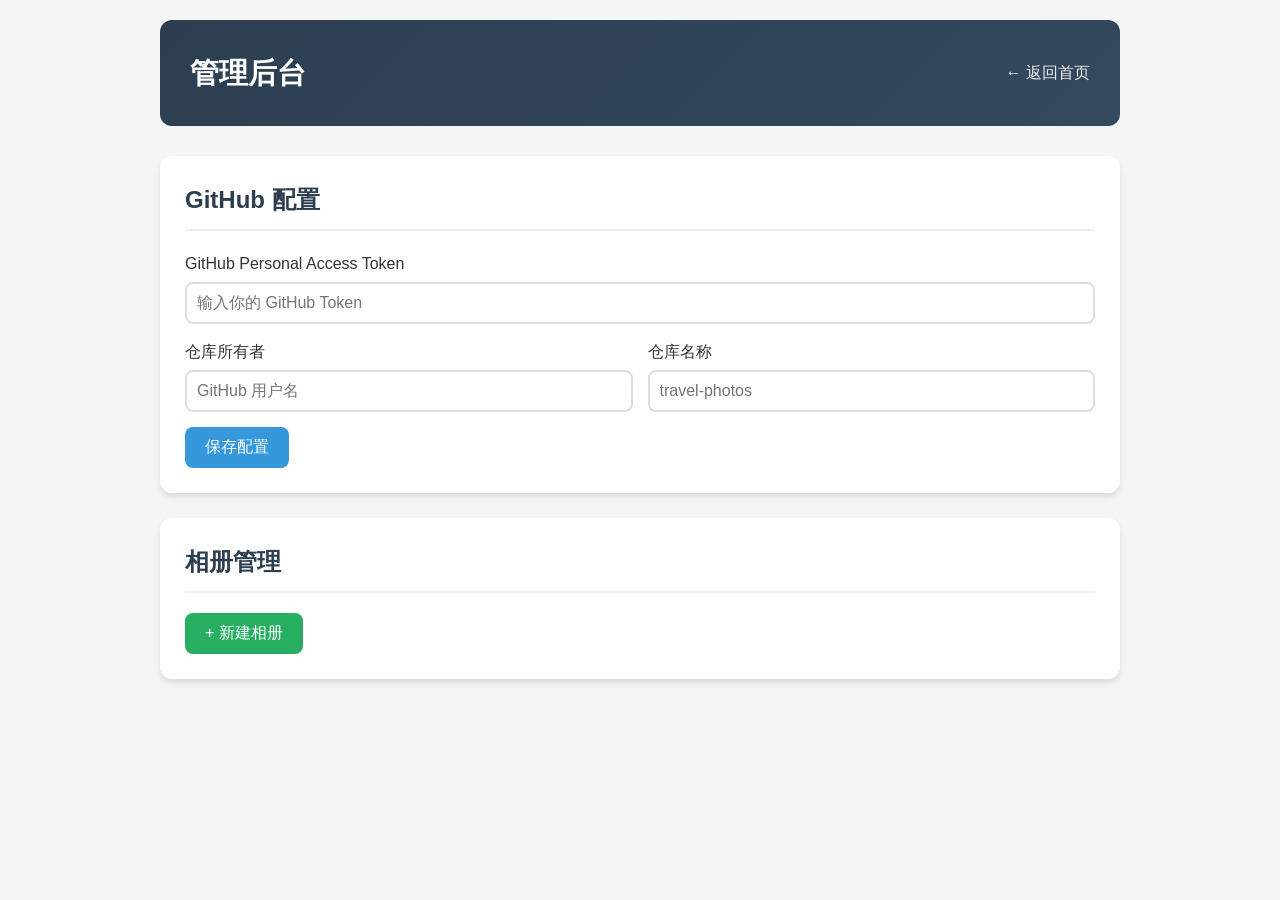
==== admin.html @ 7c497d48 "添加图片自动压缩功能，大于30MB自动压缩" ====
<!DOCTYPE html>
<html lang="zh-CN">
<head>
    <meta charset="UTF-8">
    <meta name="viewport" content="width=device-width, initial-scale=1.0">
    <title>管理后台 - 旅行相册</title>
    <link rel="stylesheet" href="css/style.css">
    <link rel="stylesheet" href="css/animations.css">
    <style>
        .admin-container {
            max-width: 1000px;
            margin: 0 auto;
            padding: 20px;
        }
        
        .admin-header {
            background: linear-gradient(135deg, #2c3e50, #34495e);
            color: white;
            padding: 30px;
            border-radius: var(--radius);
            margin-bottom: 30px;
            display: flex;
            justify-content: space-between;
            align-items: center;
        }
        
        .admin-header h1 {
            font-size: 1.8rem;
        }
        
        .back-link {
            color: white;
            text-decoration: none;
            opacity: 0.9;
            transition: var(--transition);
        }
        
        .back-link:hover {
            opacity: 1;
        }
        
        .section {
            background: white;
            border-radius: var(--radius);
            box-shadow: var(--shadow);
            padding: 25px;
            margin-bottom: 25px;
        }
        
        .section h2 {
            color: var(--primary-color);
            margin-bottom: 20px;
            padding-bottom: 10px;
            border-bottom: 2px solid #eee;
        }
        
        .form-group {
            margin-bottom: 15px;
        }
        
        .form-group label {
            display: block;
            margin-bottom: 5px;
            font-weight: 500;
            color: var(--text-color);
        }
        
        .form-group input,
        .form-group textarea {
            width: 100%;
            padding: 10px;
            border: 2px solid #ddd;
            border-radius: 8px;
            font-size: 1rem;
            transition: var(--transition);
        }
        
        .form-group input:focus,
        .form-group textarea:focus {
            outline: none;
            border-color: var(--secondary-color);
        }
        
        .form-row {
            display: flex;
            gap: 15px;
        }
        
        .form-row .form-group {
            flex: 1;
        }
        
        .checkbox-group {
            display: flex;
            align-items: center;
            gap: 10px;
            margin-bottom: 15px;
        }
        
        .checkbox-group input[type="checkbox"] {
            width: 18px;
            height: 18px;
        }
        
        .btn {
            padding: 10px 20px;
            border: none;
            border-radius: 8px;
            font-size: 1rem;
            cursor: pointer;
            transition: var(--transition);
        }
        
        .btn-primary {
            background: var(--secondary-color);
            color: white;
        }
        
        .btn-primary:hover {
            background: #2980b9;
        }
        
        .btn-danger {
            background: var(--accent-color);
            color: white;
        }
        
        .btn-danger:hover {
            background: #c0392b;
        }
        
        .btn-success {
            background: #27ae60;
            color: white;
        }
        
        .btn-success:hover {
            background: #229954;
        }
        
        .btn-sm {
            padding: 6px 12px;
            font-size: 0.9rem;
        }
        
        .region-list {
            list-style: none;
        }
        
        .region-item {
            display: flex;
            justify-content: space-between;
            align-items: center;
            padding: 15px;
            border: 1px solid #eee;
            border-radius: 8px;
            margin-bottom: 10px;
            transition: var(--transition);
        }
        
        .region-item:hover {
            background: #f9f9f9;
        }
        
        .region-info {
            flex: 1;
        }
        
        .region-name {
            font-weight: 600;
            color: var(--primary-color);
            margin-bottom: 5px;
        }
        
        .region-meta {
            font-size: 0.85rem;
            color: var(--text-light);
        }
        
        .region-actions {
            display: flex;
            gap: 8px;
        }
        
        .image-grid {
            display: grid;
            grid-template-columns: repeat(auto-fill, minmax(150px, 1fr));
            gap: 15px;
            margin-top: 15px;
        }
        
        .image-item {
            position: relative;
            border-radius: 8px;
            overflow: hidden;
            box-shadow: 0 2px 4px rgba(0,0,0,0.1);
        }
        
        .image-item img {
            width: 100%;
            height: 120px;
            object-fit: cover;
            display: block;
        }
        
        .image-delete {
            position: absolute;
            top: 5px;
            right: 5px;
            background: rgba(231, 76, 60, 0.9);
            color: white;
            border: none;
            border-radius: 50%;
            width: 24px;
            height: 24px;
            cursor: pointer;
            display: flex;
            align-items: center;
            justify-content: center;
            font-size: 0.8rem;
            opacity: 0;
            transition: var(--transition);
        }
        
        .image-item:hover .image-delete {
            opacity: 1;
        }
        
        .message {
            padding: 10px 15px;
            border-radius: 8px;
            margin-bottom: 15px;
            display: none;
        }
        
        .message.success {
            background: #d4edda;
            color: #155724;
            border: 1px solid #c3e6cb;
        }
        
        .message.error {
            background: #f8d7da;
            color: #721c24;
            border: 1px solid #f5c6cb;
        }
        
        .upload-area {
            border: 2px dashed #ddd;
            border-radius: 8px;
            padding: 30px;
            text-align: center;
            cursor: pointer;
            transition: var(--transition);
            margin-top: 15px;
        }
        
        .upload-area:hover {
            border-color: var(--secondary-color);
            background: #f8f9fa;
        }
        
        .upload-area p {
            color: var(--text-light);
        }
        
        #file-input {
            display: none;
        }
        
        .loading-overlay {
            display: none;
            position: fixed;
            top: 0;
            left: 0;
            width: 100%;
            height: 100%;
            background: rgba(0,0,0,0.5);
            z-index: 1000;
            align-items: center;
            justify-content: center;
        }
        
        .loading-overlay.active {
            display: flex;
        }
        
        .loading-content {
            background: white;
            padding: 30px;
            border-radius: var(--radius);
            text-align: center;
        }
    </style>
</head>
<body>
    <div class="admin-container">
        <div class="admin-header">
            <h1>管理后台</h1>
            <a href="index.html" class="back-link">← 返回首页</a>
        </div>
        
        <div id="message" class="message"></div>
        
        <div class="section" id="config-section">
            <h2>GitHub 配置</h2>
            <div class="form-group">
                <label>GitHub Personal Access Token</label>
                <input type="password" id="token-input" placeholder="输入你的 GitHub Token">
            </div>
            <div class="form-row">
                <div class="form-group">
                    <label>仓库所有者</label>
                    <input type="text" id="owner-input" placeholder="GitHub 用户名">
                </div>
                <div class="form-group">
                    <label>仓库名称</label>
                    <input type="text" id="repo-input" placeholder="travel-photos">
                </div>
            </div>
            <button class="btn btn-primary" id="save-config">保存配置</button>
        </div>
        
        <div class="section" id="region-section">
            <h2>相册管理</h2>
            <button class="btn btn-success" id="add-region">+ 新建相册</button>
            <ul class="region-list" id="region-list"></ul>
        </div>
        
        <div class="section" id="image-section" style="display: none;">
            <h2>图片管理 - <span id="current-region-name"></span></h2>
            <div class="upload-area" id="upload-area">
                <p>点击或拖拽图片到此处上传</p>
                <input type="file" id="file-input" accept="image/*" multiple>
            </div>
            <div class="image-grid" id="image-grid"></div>
        </div>
    </div>
    
    <div class="loading-overlay" id="loading-overlay">
        <div class="loading-content">
            <div class="loading-spinner"></div>
            <p style="margin-top: 15px;">处理中...</p>
        </div>
    </div>
    
    <script src="js/crypto.js"></script>
    <script src="js/github-api.js"></script>
    <script src="js/compressor.js"></script>
    <script src="js/admin.js"></script>
</body>
</html>
---- css/style.css ----
:root {
    --primary-color: #2c3e50;
    --secondary-color: #3498db;
    --accent-color: #e74c3c;
    --background-color: #f5f5f5;
    --card-background: #ffffff;
    --text-color: #333333;
    --text-light: #666666;
    --shadow: 0 4px 6px rgba(0, 0, 0, 0.1);
    --shadow-hover: 0 8px 25px rgba(0, 0, 0, 0.15);
    --radius: 12px;
    --transition: all 0.3s ease;
}

* {
    margin: 0;
    padding: 0;
    box-sizing: border-box;
}

body {
    font-family: -apple-system, BlinkMacSystemFont, 'Segoe UI', Roboto, 'Helvetica Neue', Arial, sans-serif;
    background-color: var(--background-color);
    color: var(--text-color);
    line-height: 1.6;
    min-height: 100vh;
}

.container {
    max-width: 1200px;
    margin: 0 auto;
    padding: 0 20px;
}

header {
    background: linear-gradient(135deg, var(--primary-color), var(--secondary-color));
    color: white;
    padding: 40px 0;
    text-align: center;
    margin-bottom: 40px;
}

header h1 {
    font-size: 2.5rem;
    font-weight: 700;
    margin-bottom: 10px;
}

header p {
    font-size: 1.1rem;
    opacity: 0.9;
}

.grid {
    display: grid;
    grid-template-columns: repeat(auto-fill, minmax(300px, 1fr));
    gap: 30px;
    padding-bottom: 60px;
}

.card {
    background: var(--card-background);
    border-radius: var(--radius);
    box-shadow: var(--shadow);
    overflow: hidden;
    transition: var(--transition);
    cursor: pointer;
    position: relative;
}

.card:hover {
    transform: translateY(-5px);
    box-shadow: var(--shadow-hover);
}

.card-image {
    width: 100%;
    height: 200px;
    object-fit: cover;
    display: block;
}

.card-content {
    padding: 20px;
}

.card-title {
    font-size: 1.25rem;
    font-weight: 600;
    margin-bottom: 8px;
    color: var(--primary-color);
}

.card-count {
    font-size: 0.9rem;
    color: var(--text-light);
}

.card-lock {
    position: absolute;
    top: 15px;
    right: 15px;
    background: rgba(0, 0, 0, 0.6);
    color: white;
    width: 36px;
    height: 36px;
    border-radius: 50%;
    display: flex;
    align-items: center;
    justify-content: center;
    font-size: 1rem;
}

.gallery-header {
    background: linear-gradient(135deg, var(--primary-color), var(--secondary-color));
    color: white;
    padding: 30px 0;
    margin-bottom: 30px;
}

.gallery-header .back-btn {
    display: inline-flex;
    align-items: center;
    gap: 8px;
    color: white;
    text-decoration: none;
    font-size: 1rem;
    margin-bottom: 15px;
    opacity: 0.9;
    transition: var(--transition);
}

.gallery-header .back-btn:hover {
    opacity: 1;
}

.gallery-header h1 {
    font-size: 2rem;
}

.gallery-grid {
    columns: 3;
    column-gap: 20px;
    padding-bottom: 60px;
}

.gallery-item {
    break-inside: avoid;
    margin-bottom: 20px;
    border-radius: var(--radius);
    overflow: hidden;
    box-shadow: var(--shadow);
    cursor: pointer;
    transition: var(--transition);
}

.gallery-item:hover {
    transform: scale(1.02);
    box-shadow: var(--shadow-hover);
}

.gallery-item img {
    width: 100%;
    display: block;
    transition: opacity 0.3s ease;
}

.lightbox {
    display: none;
    position: fixed;
    top: 0;
    left: 0;
    width: 100%;
    height: 100%;
    background: rgba(0, 0, 0, 0.9);
    z-index: 1000;
    align-items: center;
    justify-content: center;
    opacity: 0;
    transition: opacity 0.3s ease;
}

.lightbox.active {
    display: flex;
    opacity: 1;
}

.lightbox-content {
    max-width: 90%;
    max-height: 90vh;
    position: relative;
}

.lightbox-content img {
    max-width: 100%;
    max-height: 85vh;
    object-fit: contain;
    border-radius: 8px;
}

.lightbox-close {
    position: absolute;
    top: -40px;
    right: 0;
    color: white;
    font-size: 2rem;
    cursor: pointer;
    background: none;
    border: none;
    padding: 5px 15px;
}

.lightbox-nav {
    position: absolute;
    top: 50%;
    transform: translateY(-50%);
    background: rgba(255, 255, 255, 0.2);
    color: white;
    border: none;
    padding: 15px;
    cursor: pointer;
    font-size: 1.5rem;
    border-radius: 50%;
    transition: var(--transition);
}

.lightbox-nav:hover {
    background: rgba(255, 255, 255, 0.4);
}

.lightbox-prev {
    left: -60px;
}

.lightbox-next {
    right: -60px;
}

.modal {
    display: none;
    position: fixed;
    top: 0;
    left: 0;
    width: 100%;
    height: 100%;
    background: rgba(0, 0, 0, 0.5);
    z-index: 1000;
    align-items: center;
    justify-content: center;
    opacity: 0;
    transition: opacity 0.3s ease;
}

.modal.active {
    display: flex;
    opacity: 1;
}

.modal-content {
    background: white;
    padding: 30px;
    border-radius: var(--radius);
    width: 90%;
    max-width: 400px;
    text-align: center;
}

.modal-content h3 {
    margin-bottom: 20px;
    color: var(--primary-color);
}

.modal-content input {
    width: 100%;
    padding: 12px;
    border: 2px solid #ddd;
    border-radius: 8px;
    font-size: 1rem;
    margin-bottom: 15px;
    transition: var(--transition);
}

.modal-content input:focus {
    outline: none;
    border-color: var(--secondary-color);
}

.modal-content .btn {
    padding: 12px 30px;
    background: var(--secondary-color);
    color: white;
    border: none;
    border-radius: 8px;
    font-size: 1rem;
    cursor: pointer;
    transition: var(--transition);
}

.modal-content .btn:hover {
    background: #2980b9;
}

.modal-content .error {
    color: var(--accent-color);
    font-size: 0.9rem;
    margin-top: 10px;
    display: none;
}

footer {
    text-align: center;
    padding: 20px;
    color: var(--text-light);
    font-size: 0.9rem;
}

@media (max-width: 768px) {
    header h1 {
        font-size: 1.8rem;
    }

    .grid {
        grid-template-columns: repeat(auto-fill, minmax(250px, 1fr));
        gap: 20px;
    }

    .gallery-grid {
        columns: 2;
        column-gap: 15px;
    }

    .lightbox-prev {
        left: 10px;
    }

    .lightbox-next {
        right: 10px;
    }
}

@media (max-width: 480px) {
    .gallery-grid {
        columns: 1;
    }

    header {
        padding: 30px 0;
    }

    header h1 {
        font-size: 1.5rem;
    }
}
---- css/animations.css ----
/* 淡入动画 */
@keyframes fadeIn {
    from {
        opacity: 0;
        transform: translateY(20px);
    }
    to {
        opacity: 1;
        transform: translateY(0);
    }
}

/* 从左淡入 */
@keyframes fadeInLeft {
    from {
        opacity: 0;
        transform: translateX(-30px);
    }
    to {
        opacity: 1;
        transform: translateX(0);
    }
}

/* 从右淡入 */
@keyframes fadeInRight {
    from {
        opacity: 0;
        transform: translateX(30px);
    }
    to {
        opacity: 1;
        transform: translateX(0);
    }
}

/* 缩放淡入 */
@keyframes scaleIn {
    from {
        opacity: 0;
        transform: scale(0.9);
    }
    to {
        opacity: 1;
        transform: scale(1);
    }
}

/* 卡片淡入类 */
.fade-in {
    opacity: 0;
    animation: fadeIn 0.6s ease forwards;
}

.fade-in-left {
    opacity: 0;
    animation: fadeInLeft 0.6s ease forwards;
}

.fade-in-right {
    opacity: 0;
    animation: fadeInRight 0.6s ease forwards;
}

.scale-in {
    opacity: 0;
    animation: scaleIn 0.5s ease forwards;
}

/* 延迟动画 */
.delay-1 { animation-delay: 0.1s; }
.delay-2 { animation-delay: 0.2s; }
.delay-3 { animation-delay: 0.3s; }
.delay-4 { animation-delay: 0.4s; }
.delay-5 { animation-delay: 0.5s; }
.delay-6 { animation-delay: 0.6s; }

/* 滚动触发动画初始状态 */
.scroll-animate {
    opacity: 0;
    transform: translateY(30px);
    transition: opacity 0.6s ease, transform 0.6s ease;
}

.scroll-animate.visible {
    opacity: 1;
    transform: translateY(0);
}

/* 图片加载动画 */
.img-loading {
    opacity: 0;
    transition: opacity 0.4s ease;
}

.img-loaded {
    opacity: 1;
}

/* 悬停脉冲效果 */
@keyframes pulse {
    0% { transform: scale(1); }
    50% { transform: scale(1.05); }
    100% { transform: scale(1); }
}

.pulse-hover:hover {
    animation: pulse 0.3s ease;
}

/* 旋转加载动画 */
@keyframes spin {
    0% { transform: rotate(0deg); }
    100% { transform: rotate(360deg); }
}

.loading-spinner {
    width: 40px;
    height: 40px;
    border: 4px solid #f3f3f3;
    border-top: 4px solid var(--secondary-color);
    border-radius: 50%;
    animation: spin 1s linear infinite;
    margin: 20px auto;
}

/* 弹窗动画 */
.modal-enter {
    animation: modalEnter 0.3s ease forwards;
}

@keyframes modalEnter {
    from {
        opacity: 0;
        transform: scale(0.9) translateY(-20px);
    }
    to {
        opacity: 1;
        transform: scale(1) translateY(0);
    }
}

/* Lightbox 动画 */
.lightbox-enter {
    animation: lightboxEnter 0.3s ease forwards;
}

@keyframes lightboxEnter {
    from {
        opacity: 0;
        transform: scale(0.95);
    }
    to {
        opacity: 1;
        transform: scale(1);
    }
}

/* 错误抖动效果 */
@keyframes shake {
    0%, 100% { transform: translateX(0); }
    10%, 30%, 50%, 70%, 90% { transform: translateX(-5px); }
    20%, 40%, 60%, 80% { transform: translateX(5px); }
}

.shake {
    animation: shake 0.5s ease;
}

/* 渐变背景动画 */
@keyframes gradientShift {
    0% { background-position: 0% 50%; }
    50% { background-position: 100% 50%; }
    100% { background-position: 0% 50%; }
}

.gradient-animate {
    background-size: 200% 200%;
    animation: gradientShift 3s ease infinite;
}
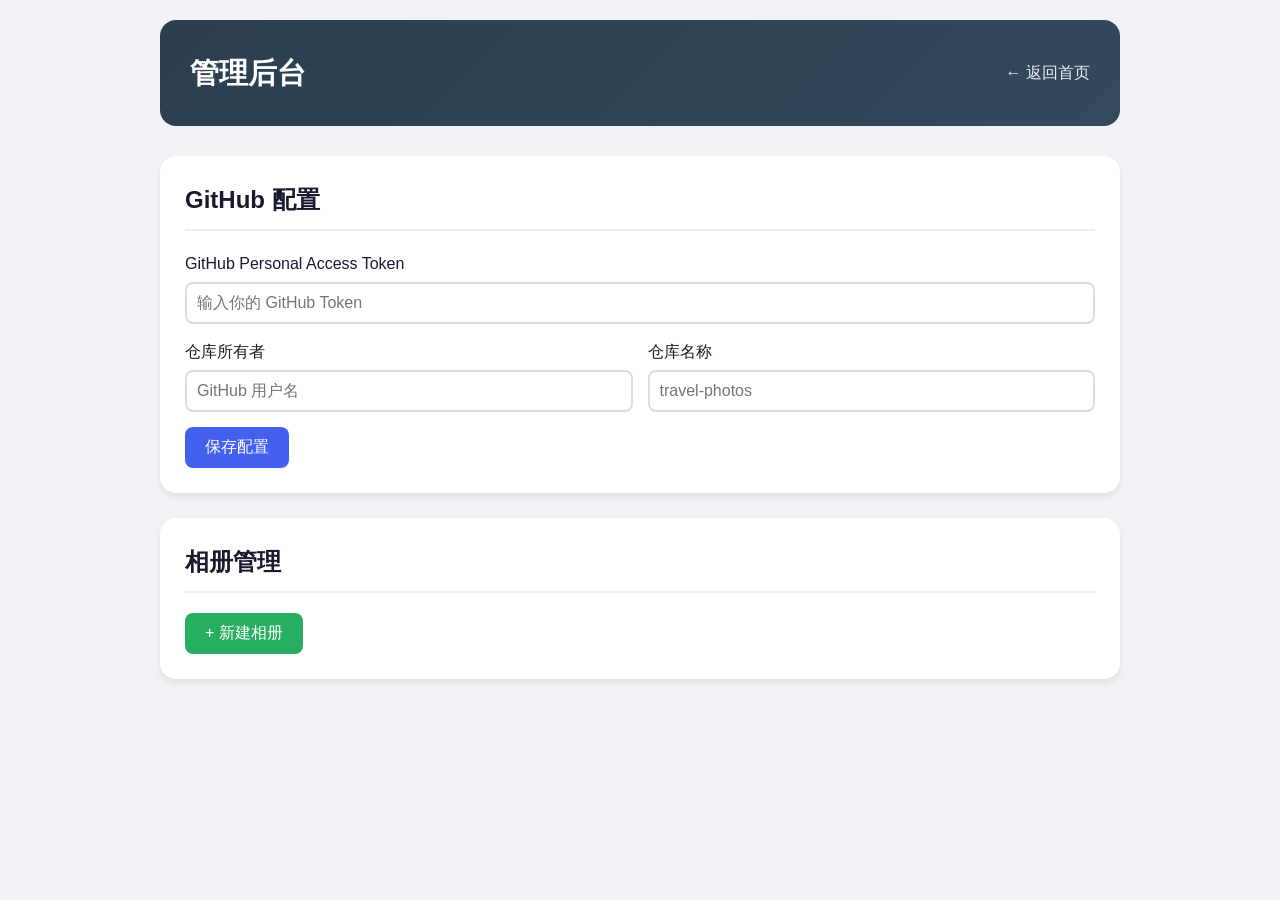
==== commit 5899a8bb: "管理界面添加压缩标注，美化图片查看页面（Lightbox计数器、动画、SVG图标）" ====
--- a/admin.html
+++ b/admin.html
@@ -201,6 +201,21 @@
             height: 120px;
             object-fit: cover;
             display: block;
+        }
+        
+        .image-badge {
+            position: absolute;
+            top: 8px;
+            left: 8px;
+            background: linear-gradient(135deg, #4361ee, #3a0ca3);
+            color: white;
+            font-size: 0.7rem;
+            font-weight: 600;
+            padding: 3px 8px;
+            border-radius: 6px;
+            letter-spacing: 0.5px;
+            box-shadow: 0 2px 8px rgba(67, 97, 238, 0.4);
+            z-index: 1;
         }
         
         .image-delete {
--- a/css/style.css
+++ b/css/style.css
@@ -1,15 +1,15 @@
 :root {
-    --primary-color: #2c3e50;
-    --secondary-color: #3498db;
+    --primary-color: #1a1a2e;
+    --secondary-color: #4361ee;
     --accent-color: #e74c3c;
-    --background-color: #f5f5f5;
+    --background-color: #f0f2f5;
     --card-background: #ffffff;
-    --text-color: #333333;
-    --text-light: #666666;
-    --shadow: 0 4px 6px rgba(0, 0, 0, 0.1);
-    --shadow-hover: 0 8px 25px rgba(0, 0, 0, 0.15);
-    --radius: 12px;
-    --transition: all 0.3s ease;
+    --text-color: #1a1a2e;
+    --text-light: #6b7280;
+    --shadow: 0 4px 6px rgba(0, 0, 0, 0.07);
+    --shadow-hover: 0 12px 28px rgba(0, 0, 0, 0.12);
+    --radius: 16px;
+    --transition: all 0.3s cubic-bezier(0.4, 0, 0.2, 1);
 }
 
 * {
@@ -29,32 +29,52 @@
 .container {
     max-width: 1200px;
     margin: 0 auto;
-    padding: 0 20px;
+    padding: 0 24px;
 }
 
 header {
-    background: linear-gradient(135deg, var(--primary-color), var(--secondary-color));
-    color: white;
-    padding: 40px 0;
+    background: linear-gradient(135deg, var(--primary-color), #16213e, var(--secondary-color));
+    color: white;
+    padding: 48px 0;
     text-align: center;
     margin-bottom: 40px;
+    position: relative;
+    overflow: hidden;
+}
+
+header::before {
+    content: '';
+    position: absolute;
+    top: -50%;
+    left: -50%;
+    width: 200%;
+    height: 200%;
+    background: radial-gradient(circle, rgba(255,255,255,0.08) 0%, transparent 60%);
+    animation: headerGlow 8s ease-in-out infinite;
+}
+
+@keyframes headerGlow {
+    0%, 100% { transform: translate(0, 0); }
+    50% { transform: translate(20px, -20px); }
 }
 
 header h1 {
     font-size: 2.5rem;
     font-weight: 700;
     margin-bottom: 10px;
+    position: relative;
 }
 
 header p {
     font-size: 1.1rem;
-    opacity: 0.9;
+    opacity: 0.85;
+    position: relative;
 }
 
 .grid {
     display: grid;
     grid-template-columns: repeat(auto-fill, minmax(300px, 1fr));
-    gap: 30px;
+    gap: 24px;
     padding-bottom: 60px;
 }
 
@@ -69,15 +89,20 @@
 }
 
 .card:hover {
-    transform: translateY(-5px);
+    transform: translateY(-6px);
     box-shadow: var(--shadow-hover);
 }
 
 .card-image {
     width: 100%;
-    height: 200px;
+    height: 220px;
     object-fit: cover;
     display: block;
+    transition: transform 0.5s ease;
+}
+
+.card:hover .card-image {
+    transform: scale(1.05);
 }
 
 .card-content {
@@ -85,22 +110,23 @@
 }
 
 .card-title {
-    font-size: 1.25rem;
+    font-size: 1.2rem;
     font-weight: 600;
-    margin-bottom: 8px;
+    margin-bottom: 6px;
     color: var(--primary-color);
 }
 
 .card-count {
-    font-size: 0.9rem;
+    font-size: 0.875rem;
     color: var(--text-light);
 }
 
 .card-lock {
     position: absolute;
-    top: 15px;
-    right: 15px;
-    background: rgba(0, 0, 0, 0.6);
+    top: 14px;
+    right: 14px;
+    background: rgba(0, 0, 0, 0.55);
+    backdrop-filter: blur(8px);
     color: white;
     width: 36px;
     height: 36px;
@@ -108,14 +134,28 @@
     display: flex;
     align-items: center;
     justify-content: center;
-    font-size: 1rem;
-}
-
+    font-size: 0.95rem;
+}
+
+/* Gallery Header */
 .gallery-header {
-    background: linear-gradient(135deg, var(--primary-color), var(--secondary-color));
-    color: white;
-    padding: 30px 0;
-    margin-bottom: 30px;
+    background: linear-gradient(135deg, var(--primary-color), #16213e, var(--secondary-color));
+    color: white;
+    padding: 36px 0;
+    margin-bottom: 32px;
+    position: relative;
+    overflow: hidden;
+}
+
+.gallery-header::before {
+    content: '';
+    position: absolute;
+    top: -50%;
+    left: -50%;
+    width: 200%;
+    height: 200%;
+    background: radial-gradient(circle, rgba(255,255,255,0.06) 0%, transparent 60%);
+    animation: headerGlow 8s ease-in-out infinite;
 }
 
 .gallery-header .back-btn {
@@ -124,24 +164,43 @@
     gap: 8px;
     color: white;
     text-decoration: none;
-    font-size: 1rem;
-    margin-bottom: 15px;
-    opacity: 0.9;
-    transition: var(--transition);
+    font-size: 0.95rem;
+    margin-bottom: 16px;
+    opacity: 0.85;
+    transition: var(--transition);
+    position: relative;
 }
 
 .gallery-header .back-btn:hover {
     opacity: 1;
+    transform: translateX(-3px);
 }
 
 .gallery-header h1 {
     font-size: 2rem;
-}
-
+    position: relative;
+    margin-bottom: 4px;
+}
+
+.gallery-subtitle {
+    font-size: 0.95rem;
+    opacity: 0.7;
+    position: relative;
+}
+
+/* Gallery Grid */
 .gallery-grid {
     columns: 3;
     column-gap: 20px;
     padding-bottom: 60px;
+}
+
+.gallery-empty {
+    text-align: center;
+    color: var(--text-light);
+    padding: 60px 20px;
+    font-size: 1.1rem;
+    grid-column: 1 / -1;
 }
 
 .gallery-item {
@@ -152,19 +211,53 @@
     box-shadow: var(--shadow);
     cursor: pointer;
     transition: var(--transition);
+    position: relative;
 }
 
 .gallery-item:hover {
-    transform: scale(1.02);
+    transform: translateY(-4px);
     box-shadow: var(--shadow-hover);
 }
 
 .gallery-item img {
     width: 100%;
     display: block;
+    transition: opacity 0.4s ease, transform 0.5s ease;
+}
+
+.gallery-item:hover img {
+    transform: scale(1.03);
+}
+
+.gallery-item-overlay {
+    position: absolute;
+    bottom: 0;
+    left: 0;
+    right: 0;
+    padding: 40px 14px 14px;
+    background: linear-gradient(transparent, rgba(0,0,0,0.5));
+    opacity: 0;
     transition: opacity 0.3s ease;
-}
-
+    display: flex;
+    align-items: flex-end;
+    justify-content: flex-end;
+}
+
+.gallery-item:hover .gallery-item-overlay {
+    opacity: 1;
+}
+
+.gallery-item-index {
+    color: white;
+    font-size: 0.8rem;
+    font-weight: 500;
+    background: rgba(255,255,255,0.2);
+    backdrop-filter: blur(4px);
+    padding: 4px 10px;
+    border-radius: 20px;
+}
+
+/* Lightbox */
 .lightbox {
     display: none;
     position: fixed;
@@ -172,70 +265,144 @@
     left: 0;
     width: 100%;
     height: 100%;
-    background: rgba(0, 0, 0, 0.9);
     z-index: 1000;
     align-items: center;
     justify-content: center;
+}
+
+.lightbox.active {
+    display: flex;
+}
+
+.lightbox-overlay {
+    position: absolute;
+    top: 0;
+    left: 0;
+    width: 100%;
+    height: 100%;
+    background: rgba(0, 0, 0, 0.92);
+    backdrop-filter: blur(10px);
     opacity: 0;
     transition: opacity 0.3s ease;
 }
 
-.lightbox.active {
-    display: flex;
+.lightbox.active .lightbox-overlay {
     opacity: 1;
 }
 
-.lightbox-content {
-    max-width: 90%;
+.lightbox-container {
+    position: relative;
+    max-width: 90vw;
     max-height: 90vh;
-    position: relative;
-}
-
-.lightbox-content img {
-    max-width: 100%;
-    max-height: 85vh;
+    display: flex;
+    align-items: center;
+    justify-content: center;
+    z-index: 1;
+}
+
+.lightbox-image-wrapper {
+    display: flex;
+    align-items: center;
+    justify-content: center;
+}
+
+.lightbox-image-wrapper img {
+    max-width: 88vw;
+    max-height: 82vh;
     object-fit: contain;
     border-radius: 8px;
+    box-shadow: 0 20px 60px rgba(0, 0, 0, 0.5);
+    opacity: 1;
+    transform: translateX(0);
+    transition: opacity 0.25s ease, transform 0.25s ease;
 }
 
 .lightbox-close {
     position: absolute;
-    top: -40px;
+    top: -48px;
     right: 0;
     color: white;
-    font-size: 2rem;
     cursor: pointer;
-    background: none;
+    background: rgba(255, 255, 255, 0.1);
     border: none;
-    padding: 5px 15px;
+    width: 40px;
+    height: 40px;
+    border-radius: 50%;
+    display: flex;
+    align-items: center;
+    justify-content: center;
+    transition: var(--transition);
+    backdrop-filter: blur(4px);
+}
+
+.lightbox-close:hover {
+    background: rgba(255, 255, 255, 0.25);
+    transform: rotate(90deg);
 }
 
 .lightbox-nav {
     position: absolute;
     top: 50%;
     transform: translateY(-50%);
-    background: rgba(255, 255, 255, 0.2);
+    background: rgba(255, 255, 255, 0.1);
+    backdrop-filter: blur(4px);
     color: white;
     border: none;
-    padding: 15px;
+    width: 52px;
+    height: 52px;
     cursor: pointer;
     font-size: 1.5rem;
     border-radius: 50%;
     transition: var(--transition);
+    display: flex;
+    align-items: center;
+    justify-content: center;
 }
 
 .lightbox-nav:hover {
-    background: rgba(255, 255, 255, 0.4);
+    background: rgba(255, 255, 255, 0.25);
+    transform: translateY(-50%) scale(1.1);
 }
 
 .lightbox-prev {
-    left: -60px;
+    left: -70px;
 }
 
 .lightbox-next {
-    right: -60px;
-}
-
+    right: -70px;
+}
+
+.lightbox-info {
+    position: absolute;
+    bottom: -48px;
+    left: 50%;
+    transform: translateX(-50%);
+}
+
+.lightbox-counter {
+    color: rgba(255, 255, 255, 0.7);
+    font-size: 0.9rem;
+    font-weight: 500;
+    letter-spacing: 2px;
+}
+
+/* Image Badge (Admin) */
+.image-badge {
+    position: absolute;
+    top: 8px;
+    left: 8px;
+    background: linear-gradient(135deg, #4361ee, #3a0ca3);
+    color: white;
+    font-size: 0.7rem;
+    font-weight: 600;
+    padding: 3px 8px;
+    border-radius: 6px;
+    letter-spacing: 0.5px;
+    box-shadow: 0 2px 8px rgba(67, 97, 238, 0.4);
+    z-index: 1;
+}
+
+/* Modal */
 .modal {
     display: none;
     position: fixed;
@@ -244,6 +411,7 @@
     width: 100%;
     height: 100%;
     background: rgba(0, 0, 0, 0.5);
+    backdrop-filter: blur(4px);
     z-index: 1000;
     align-items: center;
     justify-content: center;
@@ -258,60 +426,65 @@
 
 .modal-content {
     background: white;
-    padding: 30px;
+    padding: 32px;
     border-radius: var(--radius);
     width: 90%;
     max-width: 400px;
     text-align: center;
+    box-shadow: 0 20px 60px rgba(0, 0, 0, 0.3);
 }
 
 .modal-content h3 {
     margin-bottom: 20px;
     color: var(--primary-color);
+    font-size: 1.3rem;
 }
 
 .modal-content input {
     width: 100%;
-    padding: 12px;
-    border: 2px solid #ddd;
-    border-radius: 8px;
+    padding: 12px 16px;
+    border: 2px solid #e5e7eb;
+    border-radius: 10px;
     font-size: 1rem;
-    margin-bottom: 15px;
+    margin-bottom: 16px;
     transition: var(--transition);
 }
 
 .modal-content input:focus {
     outline: none;
     border-color: var(--secondary-color);
+    box-shadow: 0 0 0 3px rgba(67, 97, 238, 0.15);
 }
 
 .modal-content .btn {
-    padding: 12px 30px;
+    padding: 12px 32px;
     background: var(--secondary-color);
     color: white;
     border: none;
-    border-radius: 8px;
+    border-radius: 10px;
     font-size: 1rem;
+    font-weight: 500;
     cursor: pointer;
     transition: var(--transition);
 }
 
 .modal-content .btn:hover {
-    background: #2980b9;
+    background: #3451d1;
+    transform: translateY(-1px);
 }
 
 .modal-content .error {
     color: var(--accent-color);
     font-size: 0.9rem;
-    margin-top: 10px;
+    margin-top: 12px;
     display: none;
 }
 
 footer {
     text-align: center;
-    padding: 20px;
+    padding: 24px;
     color: var(--text-light);
-    font-size: 0.9rem;
+    font-size: 0.85rem;
 }
 
 @media (max-width: 768px) {
@@ -321,20 +494,34 @@
 
     .grid {
         grid-template-columns: repeat(auto-fill, minmax(250px, 1fr));
-        gap: 20px;
+        gap: 16px;
     }
 
     .gallery-grid {
         columns: 2;
-        column-gap: 15px;
+        column-gap: 14px;
+    }
+
+    .gallery-item {
+        margin-bottom: 14px;
     }
 
     .lightbox-prev {
-        left: 10px;
+        left: 12px;
     }
 
     .lightbox-next {
-        right: 10px;
+        right: 12px;
+    }
+
+    .lightbox-nav {
+        width: 42px;
+        height: 42px;
+    }
+
+    .lightbox-close {
+        top: -44px;
+        right: 4px;
     }
 }
 
@@ -344,10 +531,19 @@
     }
 
     header {
-        padding: 30px 0;
+        padding: 32px 0;
     }
 
     header h1 {
         font-size: 1.5rem;
     }
-}
+
+    .gallery-header h1 {
+        font-size: 1.4rem;
+    }
+
+    .lightbox-image-wrapper img {
+        max-width: 95vw;
+        max-height: 78vh;
+    }
+}
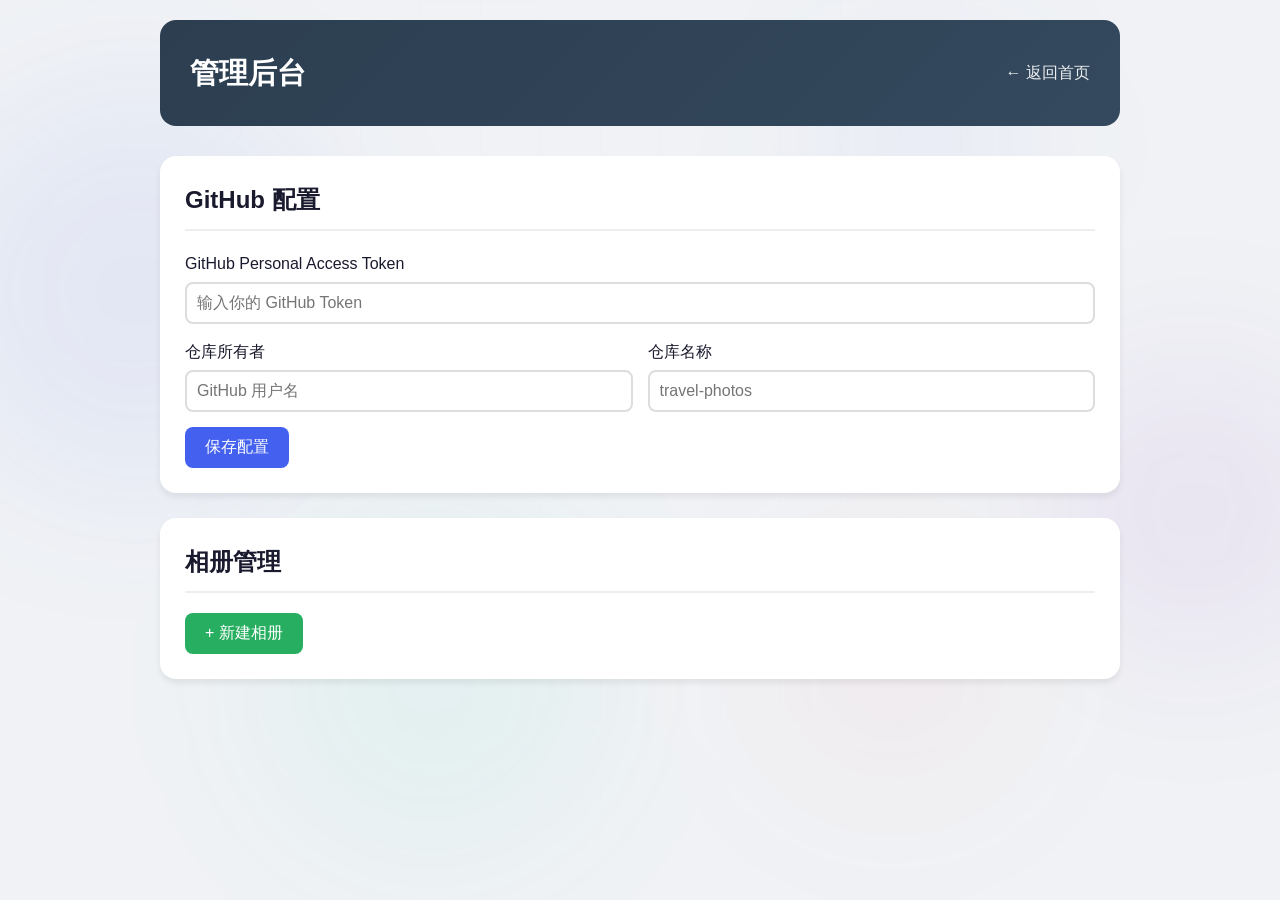
==== commit 7c4233b3: "页面背景添加5个浮动光球+网格纹理，整体视觉更灵动" ====
--- a/admin.html
+++ b/admin.html
@@ -309,6 +309,15 @@
     </style>
 </head>
 <body>
+    <div class="bg-decor">
+        <div class="bg-orb"></div>
+        <div class="bg-orb"></div>
+        <div class="bg-orb"></div>
+        <div class="bg-orb"></div>
+        <div class="bg-orb"></div>
+    </div>
+
+    <div class="content-layer">
     <div class="admin-container">
         <div class="admin-header">
             <h1>管理后台</h1>
@@ -351,6 +360,7 @@
             <div class="image-grid" id="image-grid"></div>
         </div>
     </div>
+    </div>
     
     <div class="loading-overlay" id="loading-overlay">
         <div class="loading-content">
--- a/css/style.css
+++ b/css/style.css
@@ -20,10 +20,110 @@
 
 body {
     font-family: -apple-system, BlinkMacSystemFont, 'Segoe UI', Roboto, 'Helvetica Neue', Arial, sans-serif;
-    background-color: var(--background-color);
+    background-color: #f0f2f5;
     color: var(--text-color);
     line-height: 1.6;
     min-height: 100vh;
+    position: relative;
+    overflow-x: hidden;
+}
+
+/* ===== 背景装饰层 ===== */
+.bg-decor {
+    position: fixed;
+    inset: 0;
+    pointer-events: none;
+    z-index: 0;
+    overflow: hidden;
+}
+
+.bg-orb {
+    position: absolute;
+    border-radius: 50%;
+    filter: blur(80px);
+    opacity: 0;
+    animation: bgOrbFloat 20s ease-in-out infinite, bgOrbFade 1.5s ease forwards;
+}
+
+.bg-orb:nth-child(1) {
+    width: 400px;
+    height: 400px;
+    background: rgba(67, 97, 238, 0.07);
+    top: 10%;
+    left: -5%;
+    animation-delay: 0s;
+}
+
+.bg-orb:nth-child(2) {
+    width: 300px;
+    height: 300px;
+    background: rgba(114, 9, 183, 0.06);
+    top: 40%;
+    right: -5%;
+    animation-delay: -4s;
+    animation-duration: 25s;
+}
+
+.bg-orb:nth-child(3) {
+    width: 350px;
+    height: 350px;
+    background: rgba(6, 214, 160, 0.05);
+    bottom: 5%;
+    left: 20%;
+    animation-delay: -8s;
+    animation-duration: 22s;
+}
+
+.bg-orb:nth-child(4) {
+    width: 250px;
+    height: 250px;
+    background: rgba(255, 107, 107, 0.05);
+    top: 60%;
+    left: 60%;
+    animation-delay: -12s;
+    animation-duration: 28s;
+}
+
+.bg-orb:nth-child(5) {
+    width: 200px;
+    height: 200px;
+    background: rgba(67, 97, 238, 0.06);
+    top: 5%;
+    right: 20%;
+    animation-delay: -6s;
+    animation-duration: 18s;
+}
+
+@keyframes bgOrbFloat {
+    0%, 100% { transform: translate(0, 0) scale(1); }
+    20% { transform: translate(40px, -30px) scale(1.08); }
+    40% { transform: translate(-30px, 50px) scale(0.92); }
+    60% { transform: translate(50px, 20px) scale(1.05); }
+    80% { transform: translate(-20px, -40px) scale(0.95); }
+}
+
+@keyframes bgOrbFade {
+    from { opacity: 0; }
+    to { opacity: 1; }
+}
+
+/* 背景网格纹理 */
+.bg-decor::after {
+    content: '';
+    position: absolute;
+    inset: 0;
+    background-image:
+        linear-gradient(rgba(67, 97, 238, 0.015) 1px, transparent 1px),
+        linear-gradient(90deg, rgba(67, 97, 238, 0.015) 1px, transparent 1px);
+    background-size: 60px 60px;
+    mask-image: radial-gradient(ellipse at 50% 30%, black 20%, transparent 70%);
+    -webkit-mask-image: radial-gradient(ellipse at 50% 30%, black 20%, transparent 70%);
+}
+
+/* 内容层 */
+.content-layer {
+    position: relative;
+    z-index: 1;
 }
 
 .container {
@@ -32,12 +132,13 @@
     padding: 0 24px;
 }
 
+/* ===== Header ===== */
 header {
-    background: linear-gradient(135deg, var(--primary-color), #16213e, var(--secondary-color));
+    background: linear-gradient(135deg, #0f0c29, #302b63, #24243e);
     color: white;
-    padding: 48px 0;
+    padding: 60px 0 56px;
     text-align: center;
-    margin-bottom: 40px;
+    margin-bottom: 48px;
     position: relative;
     overflow: hidden;
 }
@@ -49,8 +150,69 @@
     left: -50%;
     width: 200%;
     height: 200%;
-    background: radial-gradient(circle, rgba(255,255,255,0.08) 0%, transparent 60%);
+    background: radial-gradient(circle, rgba(67, 97, 238, 0.15) 0%, transparent 50%);
     animation: headerGlow 8s ease-in-out infinite;
+}
+
+header::after {
+    content: '';
+    position: absolute;
+    bottom: 0;
+    left: 0;
+    right: 0;
+    height: 1px;
+    background: linear-gradient(90deg, transparent, rgba(255,255,255,0.2), transparent);
+}
+
+.header-orbs {
+    position: absolute;
+    inset: 0;
+    overflow: hidden;
+    pointer-events: none;
+}
+
+.header-orb {
+    position: absolute;
+    border-radius: 50%;
+    filter: blur(60px);
+    opacity: 0.4;
+    animation: orbFloat 12s ease-in-out infinite;
+}
+
+.header-orb:nth-child(1) {
+    width: 200px;
+    height: 200px;
+    background: #4361ee;
+    top: -40px;
+    left: 10%;
+    animation-delay: 0s;
+}
+
+.header-orb:nth-child(2) {
+    width: 150px;
+    height: 150px;
+    background: #7209b7;
+    top: 20%;
+    right: 15%;
+    animation-delay: -3s;
+    animation-duration: 15s;
+}
+
+.header-orb:nth-child(3) {
+    width: 120px;
+    height: 120px;
+    background: #06d6a0;
+    bottom: -20px;
+    left: 40%;
+    animation-delay: -6s;
+    animation-duration: 10s;
+}
+
+@keyframes orbFloat {
+    0%, 100% { transform: translate(0, 0) scale(1); }
+    25% { transform: translate(30px, -20px) scale(1.1); }
+    50% { transform: translate(-20px, 30px) scale(0.9); }
+    75% { transform: translate(20px, 10px) scale(1.05); }
 }
 
 @keyframes headerGlow {
@@ -59,74 +221,150 @@
 }
 
 header h1 {
-    font-size: 2.5rem;
-    font-weight: 700;
-    margin-bottom: 10px;
-    position: relative;
+    font-size: 2.8rem;
+    font-weight: 800;
+    margin-bottom: 12px;
+    position: relative;
+    background: linear-gradient(135deg, #ffffff 0%, #a8c0ff 50%, #ffffff 100%);
+    background-size: 200% 200%;
+    -webkit-background-clip: text;
+    -webkit-text-fill-color: transparent;
+    background-clip: text;
+    animation: shimmer 4s ease-in-out infinite;
+    letter-spacing: 2px;
+}
+
+@keyframes shimmer {
+    0%, 100% { background-position: 0% 50%; }
+    50% { background-position: 100% 50%; }
 }
 
 header p {
     font-size: 1.1rem;
-    opacity: 0.85;
-    position: relative;
-}
-
+    opacity: 0.7;
+    position: relative;
+    letter-spacing: 4px;
+    font-weight: 300;
+}
+
+/* ===== Card Grid ===== */
 .grid {
     display: grid;
     grid-template-columns: repeat(auto-fill, minmax(300px, 1fr));
-    gap: 24px;
+    gap: 28px;
     padding-bottom: 60px;
 }
 
 .card {
     background: var(--card-background);
-    border-radius: var(--radius);
-    box-shadow: var(--shadow);
+    border-radius: 20px;
+    box-shadow: 0 4px 20px rgba(0, 0, 0, 0.06);
     overflow: hidden;
-    transition: var(--transition);
+    transition: all 0.4s cubic-bezier(0.4, 0, 0.2, 1);
     cursor: pointer;
     position: relative;
+    border: 1px solid rgba(0,0,0,0.04);
+}
+
+.card::before {
+    content: '';
+    position: absolute;
+    inset: -1px;
+    border-radius: 21px;
+    background: linear-gradient(135deg, rgba(67, 97, 238, 0.3), rgba(114, 9, 183, 0.1), rgba(6, 214, 160, 0.2));
+    z-index: -1;
+    opacity: 0;
+    transition: opacity 0.4s ease;
+}
+
+.card::after {
+    content: '';
+    position: absolute;
+    inset: 0;
+    border-radius: 20px;
+    box-shadow: 0 0 30px rgba(67, 97, 238, 0), inset 0 0 0 0 rgba(67, 97, 238, 0);
+    transition: box-shadow 0.4s ease;
+    pointer-events: none;
+    z-index: 2;
 }
 
 .card:hover {
-    transform: translateY(-6px);
-    box-shadow: var(--shadow-hover);
+    transform: translateY(-8px) scale(1.01);
+    box-shadow: 0 20px 40px rgba(67, 97, 238, 0.12);
+}
+
+.card:hover::before {
+    opacity: 1;
+}
+
+.card:hover::after {
+    box-shadow: 0 0 40px rgba(67, 97, 238, 0.08);
+}
+
+.card-image-wrapper {
+    overflow: hidden;
+    height: 220px;
+    position: relative;
+}
+
+.card-image-wrapper::after {
+    content: '';
+    position: absolute;
+    bottom: 0;
+    left: 0;
+    right: 0;
+    height: 60%;
+    background: linear-gradient(transparent, rgba(0,0,0,0.03));
+    pointer-events: none;
 }
 
 .card-image {
     width: 100%;
-    height: 220px;
+    height: 100%;
     object-fit: cover;
     display: block;
-    transition: transform 0.5s ease;
+    transition: transform 0.6s cubic-bezier(0.4, 0, 0.2, 1);
 }
 
 .card:hover .card-image {
-    transform: scale(1.05);
+    transform: scale(1.08);
 }
 
 .card-content {
-    padding: 20px;
+    padding: 20px 22px;
+    position: relative;
 }
 
 .card-title {
-    font-size: 1.2rem;
-    font-weight: 600;
-    margin-bottom: 6px;
+    font-size: 1.15rem;
+    font-weight: 700;
+    margin-bottom: 4px;
     color: var(--primary-color);
+    letter-spacing: 0.5px;
 }
 
 .card-count {
-    font-size: 0.875rem;
+    font-size: 0.82rem;
     color: var(--text-light);
+    display: flex;
+    align-items: center;
+    gap: 6px;
+}
+
+.card-count::before {
+    content: '';
+    width: 14px;
+    height: 1px;
+    background: var(--text-light);
+    opacity: 0.4;
 }
 
 .card-lock {
     position: absolute;
     top: 14px;
     right: 14px;
-    background: rgba(0, 0, 0, 0.55);
-    backdrop-filter: blur(8px);
+    background: rgba(0, 0, 0, 0.5);
+    backdrop-filter: blur(10px);
     color: white;
     width: 36px;
     height: 36px;
@@ -134,12 +372,14 @@
     display: flex;
     align-items: center;
     justify-content: center;
-    font-size: 0.95rem;
-}
-
-/* Gallery Header */
+    font-size: 0.9rem;
+    z-index: 3;
+    border: 1px solid rgba(255,255,255,0.1);
+}
+
+/* ===== Gallery Header ===== */
 .gallery-header {
-    background: linear-gradient(135deg, var(--primary-color), #16213e, var(--secondary-color));
+    background: linear-gradient(135deg, #0f0c29, #302b63, #24243e);
     color: white;
     padding: 36px 0;
     margin-bottom: 32px;
@@ -154,7 +394,7 @@
     left: -50%;
     width: 200%;
     height: 200%;
-    background: radial-gradient(circle, rgba(255,255,255,0.06) 0%, transparent 60%);
+    background: radial-gradient(circle, rgba(67, 97, 238, 0.12) 0%, transparent 50%);
     animation: headerGlow 8s ease-in-out infinite;
 }
 
@@ -164,9 +404,9 @@
     gap: 8px;
     color: white;
     text-decoration: none;
-    font-size: 0.95rem;
+    font-size: 0.9rem;
     margin-bottom: 16px;
-    opacity: 0.85;
+    opacity: 0.7;
     transition: var(--transition);
     position: relative;
 }
@@ -176,23 +416,89 @@
     transform: translateX(-3px);
 }
 
+.gallery-header-top {
+    display: flex;
+    justify-content: space-between;
+    align-items: flex-end;
+    position: relative;
+}
+
 .gallery-header h1 {
     font-size: 2rem;
-    position: relative;
     margin-bottom: 4px;
+    background: linear-gradient(135deg, #ffffff, #a8c0ff);
+    -webkit-background-clip: text;
+    -webkit-text-fill-color: transparent;
+    background-clip: text;
+    font-weight: 700;
 }
 
 .gallery-subtitle {
-    font-size: 0.95rem;
-    opacity: 0.7;
-    position: relative;
-}
-
-/* Gallery Grid */
+    font-size: 0.9rem;
+    opacity: 0.5;
+    letter-spacing: 1px;
+}
+
+/* ===== View Toggle ===== */
+.view-toggle {
+    display: flex;
+    position: relative;
+    background: rgba(255,255,255,0.1);
+    border-radius: 10px;
+    padding: 4px;
+    backdrop-filter: blur(10px);
+    flex-shrink: 0;
+    border: 1px solid rgba(255,255,255,0.08);
+}
+
+.toggle-btn {
+    display: flex;
+    align-items: center;
+    gap: 6px;
+    padding: 8px 16px;
+    border: none;
+    background: transparent;
+    color: rgba(255,255,255,0.5);
+    font-size: 0.82rem;
+    font-weight: 500;
+    cursor: pointer;
+    border-radius: 8px;
+    transition: var(--transition);
+    position: relative;
+    z-index: 1;
+    white-space: nowrap;
+}
+
+.toggle-btn.active {
+    color: var(--primary-color);
+}
+
+.toggle-btn:hover:not(.active) {
+    color: rgba(255,255,255,0.9);
+}
+
+.toggle-slider {
+    position: absolute;
+    top: 4px;
+    left: 4px;
+    width: calc(50% - 4px);
+    height: calc(100% - 8px);
+    background: white;
+    border-radius: 8px;
+    transition: transform 0.3s cubic-bezier(0.4, 0, 0.2, 1);
+    box-shadow: 0 2px 10px rgba(0,0,0,0.15);
+}
+
+/* ===== Gallery Grid ===== */
 .gallery-grid {
     columns: 3;
     column-gap: 20px;
     padding-bottom: 60px;
+}
+
+.gallery-grid-compact {
+    columns: 4;
+    column-gap: 12px;
 }
 
 .gallery-empty {
@@ -206,17 +512,38 @@
 .gallery-item {
     break-inside: avoid;
     margin-bottom: 20px;
-    border-radius: var(--radius);
+    border-radius: 14px;
     overflow: hidden;
-    box-shadow: var(--shadow);
+    box-shadow: 0 4px 15px rgba(0, 0, 0, 0.06);
     cursor: pointer;
-    transition: var(--transition);
-    position: relative;
+    transition: all 0.4s cubic-bezier(0.4, 0, 0.2, 1);
+    position: relative;
+    border: 1px solid rgba(0,0,0,0.04);
+}
+
+.gallery-grid-compact .gallery-item {
+    margin-bottom: 12px;
+    border-radius: 10px;
+}
+
+.gallery-item::before {
+    content: '';
+    position: absolute;
+    inset: -1px;
+    border-radius: 15px;
+    background: linear-gradient(135deg, rgba(67, 97, 238, 0.25), rgba(114, 9, 183, 0.1));
+    z-index: -1;
+    opacity: 0;
+    transition: opacity 0.4s ease;
 }
 
 .gallery-item:hover {
-    transform: translateY(-4px);
-    box-shadow: var(--shadow-hover);
+    transform: translateY(-4px) scale(1.01);
+    box-shadow: 0 16px 32px rgba(67, 97, 238, 0.1);
+}
+
+.gallery-item:hover::before {
+    opacity: 1;
 }
 
 .gallery-item img {
@@ -229,13 +556,17 @@
     transform: scale(1.03);
 }
 
+.gallery-grid-compact .gallery-item:hover img {
+    transform: scale(1.05);
+}
+
 .gallery-item-overlay {
     position: absolute;
     bottom: 0;
     left: 0;
     right: 0;
     padding: 40px 14px 14px;
-    background: linear-gradient(transparent, rgba(0,0,0,0.5));
+    background: linear-gradient(transparent, rgba(0,0,0,0.45));
     opacity: 0;
     transition: opacity 0.3s ease;
     display: flex;
@@ -249,15 +580,17 @@
 
 .gallery-item-index {
     color: white;
-    font-size: 0.8rem;
-    font-weight: 500;
-    background: rgba(255,255,255,0.2);
-    backdrop-filter: blur(4px);
+    font-size: 0.75rem;
+    font-weight: 600;
+    background: rgba(255,255,255,0.15);
+    backdrop-filter: blur(6px);
     padding: 4px 10px;
     border-radius: 20px;
-}
-
-/* Lightbox */
+    border: 1px solid rgba(255,255,255,0.1);
+    letter-spacing: 1px;
+}
+
+/* ===== Lightbox ===== */
 .lightbox {
     display: none;
     position: fixed;
@@ -280,8 +613,8 @@
     left: 0;
     width: 100%;
     height: 100%;
-    background: rgba(0, 0, 0, 0.92);
-    backdrop-filter: blur(10px);
+    background: rgba(0, 0, 0, 0.93);
+    backdrop-filter: blur(12px);
     opacity: 0;
     transition: opacity 0.3s ease;
 }
@@ -310,8 +643,8 @@
     max-width: 88vw;
     max-height: 82vh;
     object-fit: contain;
-    border-radius: 8px;
-    box-shadow: 0 20px 60px rgba(0, 0, 0, 0.5);
+    border-radius: 10px;
+    box-shadow: 0 30px 80px rgba(0, 0, 0, 0.6);
     opacity: 1;
     transform: translateX(0);
     transition: opacity 0.25s ease, transform 0.25s ease;
@@ -323,8 +656,8 @@
     right: 0;
     color: white;
     cursor: pointer;
-    background: rgba(255, 255, 255, 0.1);
-    border: none;
+    background: rgba(255, 255, 255, 0.08);
+    border: 1px solid rgba(255,255,255,0.1);
     width: 40px;
     height: 40px;
     border-radius: 50%;
@@ -336,7 +669,7 @@
 }
 
 .lightbox-close:hover {
-    background: rgba(255, 255, 255, 0.25);
+    background: rgba(255, 255, 255, 0.2);
     transform: rotate(90deg);
 }
 
@@ -344,10 +677,10 @@
     position: absolute;
     top: 50%;
     transform: translateY(-50%);
-    background: rgba(255, 255, 255, 0.1);
-    backdrop-filter: blur(4px);
+    background: rgba(255, 255, 255, 0.08);
+    backdrop-filter: blur(6px);
     color: white;
-    border: none;
+    border: 1px solid rgba(255,255,255,0.08);
     width: 52px;
     height: 52px;
     cursor: pointer;
@@ -360,7 +693,7 @@
 }
 
 .lightbox-nav:hover {
-    background: rgba(255, 255, 255, 0.25);
+    background: rgba(255, 255, 255, 0.2);
     transform: translateY(-50%) scale(1.1);
 }
 
@@ -380,29 +713,29 @@
 }
 
 .lightbox-counter {
-    color: rgba(255, 255, 255, 0.7);
-    font-size: 0.9rem;
+    color: rgba(255, 255, 255, 0.5);
+    font-size: 0.85rem;
     font-weight: 500;
-    letter-spacing: 2px;
-}
-
-/* Image Badge (Admin) */
+    letter-spacing: 3px;
+}
+
+/* ===== Image Badge (Admin) ===== */
 .image-badge {
     position: absolute;
     top: 8px;
     left: 8px;
-    background: linear-gradient(135deg, #4361ee, #3a0ca3);
+    background: linear-gradient(135deg, #4361ee, #7209b7);
     color: white;
-    font-size: 0.7rem;
+    font-size: 0.68rem;
     font-weight: 600;
-    padding: 3px 8px;
+    padding: 3px 9px;
     border-radius: 6px;
     letter-spacing: 0.5px;
-    box-shadow: 0 2px 8px rgba(67, 97, 238, 0.4);
+    box-shadow: 0 2px 10px rgba(67, 97, 238, 0.4);
     z-index: 1;
 }
 
-/* Modal */
+/* ===== Modal ===== */
 .modal {
     display: none;
     position: fixed;
@@ -411,7 +744,7 @@
     width: 100%;
     height: 100%;
     background: rgba(0, 0, 0, 0.5);
-    backdrop-filter: blur(4px);
+    backdrop-filter: blur(6px);
     z-index: 1000;
     align-items: center;
     justify-content: center;
@@ -426,51 +759,56 @@
 
 .modal-content {
     background: white;
-    padding: 32px;
-    border-radius: var(--radius);
+    padding: 36px;
+    border-radius: 20px;
     width: 90%;
     max-width: 400px;
     text-align: center;
-    box-shadow: 0 20px 60px rgba(0, 0, 0, 0.3);
+    box-shadow: 0 25px 70px rgba(0, 0, 0, 0.25);
+    border: 1px solid rgba(0,0,0,0.04);
 }
 
 .modal-content h3 {
     margin-bottom: 20px;
     color: var(--primary-color);
     font-size: 1.3rem;
+    font-weight: 700;
 }
 
 .modal-content input {
     width: 100%;
-    padding: 12px 16px;
+    padding: 14px 16px;
     border: 2px solid #e5e7eb;
-    border-radius: 10px;
+    border-radius: 12px;
     font-size: 1rem;
     margin-bottom: 16px;
     transition: var(--transition);
+    background: #fafafa;
 }
 
 .modal-content input:focus {
     outline: none;
     border-color: var(--secondary-color);
-    box-shadow: 0 0 0 3px rgba(67, 97, 238, 0.15);
+    box-shadow: 0 0 0 4px rgba(67, 97, 238, 0.1);
+    background: white;
 }
 
 .modal-content .btn {
-    padding: 12px 32px;
-    background: var(--secondary-color);
+    padding: 14px 36px;
+    background: linear-gradient(135deg, var(--secondary-color), #7209b7);
     color: white;
     border: none;
-    border-radius: 10px;
+    border-radius: 12px;
     font-size: 1rem;
-    font-weight: 500;
+    font-weight: 600;
     cursor: pointer;
     transition: var(--transition);
+    box-shadow: 0 4px 15px rgba(67, 97, 238, 0.3);
 }
 
 .modal-content .btn:hover {
-    background: #3451d1;
-    transform: translateY(-1px);
+    transform: translateY(-2px);
+    box-shadow: 0 8px 25px rgba(67, 97, 238, 0.4);
 }
 
 .modal-content .error {
@@ -482,19 +820,40 @@
 
 footer {
     text-align: center;
-    padding: 24px;
+    padding: 32px 24px;
     color: var(--text-light);
-    font-size: 0.85rem;
+    font-size: 0.82rem;
+    letter-spacing: 0.5px;
+    position: relative;
+}
+
+footer::before {
+    content: '';
+    position: absolute;
+    top: 0;
+    left: 50%;
+    transform: translateX(-50%);
+    width: 60px;
+    height: 1px;
+    background: linear-gradient(90deg, transparent, var(--text-light), transparent);
+    opacity: 0.3;
+}
+
+/* ===== Responsive ===== */
+@media (max-width: 1024px) {
+    .gallery-grid-compact {
+        columns: 3;
+    }
 }
 
 @media (max-width: 768px) {
     header h1 {
-        font-size: 1.8rem;
+        font-size: 2rem;
     }
 
     .grid {
         grid-template-columns: repeat(auto-fill, minmax(250px, 1fr));
-        gap: 16px;
+        gap: 18px;
     }
 
     .gallery-grid {
@@ -502,8 +861,19 @@
         column-gap: 14px;
     }
 
+    .gallery-grid-compact {
+        columns: 3;
+        column-gap: 10px;
+    }
+
     .gallery-item {
         margin-bottom: 14px;
+    }
+
+    .gallery-header-top {
+        flex-direction: column;
+        align-items: flex-start;
+        gap: 16px;
     }
 
     .lightbox-prev {
@@ -523,19 +893,26 @@
         top: -44px;
         right: 4px;
     }
+
+    .header-orb {
+        filter: blur(40px);
+        opacity: 0.3;
+    }
 }
 
 @media (max-width: 480px) {
-    .gallery-grid {
-        columns: 1;
+    .gallery-grid,
+    .gallery-grid-compact {
+        columns: 2;
+        column-gap: 8px;
     }
 
     header {
-        padding: 32px 0;
+        padding: 40px 0;
     }
 
     header h1 {
-        font-size: 1.5rem;
+        font-size: 1.6rem;
     }
 
     .gallery-header h1 {
@@ -546,4 +923,13 @@
         max-width: 95vw;
         max-height: 78vh;
     }
-}
+
+    .toggle-btn {
+        padding: 6px 12px;
+        font-size: 0.78rem;
+    }
+
+    .header-orb:nth-child(3) {
+        display: none;
+    }
+}
--- a/css/animations.css
+++ b/css/animations.css
@@ -1,85 +1,42 @@
 /* 淡入动画 */
 @keyframes fadeIn {
-    from {
-        opacity: 0;
-        transform: translateY(20px);
-    }
-    to {
-        opacity: 1;
-        transform: translateY(0);
-    }
+    from { opacity: 0; transform: translateY(20px); }
+    to { opacity: 1; transform: translateY(0); }
 }
 
-/* 从左淡入 */
 @keyframes fadeInLeft {
-    from {
-        opacity: 0;
-        transform: translateX(-30px);
-    }
-    to {
-        opacity: 1;
-        transform: translateX(0);
-    }
+    from { opacity: 0; transform: translateX(-30px); }
+    to { opacity: 1; transform: translateX(0); }
 }
 
-/* 从右淡入 */
 @keyframes fadeInRight {
-    from {
-        opacity: 0;
-        transform: translateX(30px);
-    }
-    to {
-        opacity: 1;
-        transform: translateX(0);
-    }
+    from { opacity: 0; transform: translateX(30px); }
+    to { opacity: 1; transform: translateX(0); }
 }
 
-/* 缩放淡入 */
 @keyframes scaleIn {
-    from {
-        opacity: 0;
-        transform: scale(0.9);
-    }
-    to {
-        opacity: 1;
-        transform: scale(1);
-    }
+    from { opacity: 0; transform: scale(0.9); }
+    to { opacity: 1; transform: scale(1); }
 }
 
-/* 卡片淡入类 */
-.fade-in {
-    opacity: 0;
-    animation: fadeIn 0.6s ease forwards;
-}
+.fade-in { opacity: 0; animation: fadeIn 0.6s ease forwards; }
+.fade-in-left { opacity: 0; animation: fadeInLeft 0.6s ease forwards; }
+.fade-in-right { opacity: 0; animation: fadeInRight 0.6s ease forwards; }
+.scale-in { opacity: 0; animation: scaleIn 0.5s ease forwards; }
 
-.fade-in-left {
-    opacity: 0;
-    animation: fadeInLeft 0.6s ease forwards;
-}
+.delay-1 { animation-delay: 0.1s; }
+.delay-2 { animation-delay: 0.15s; }
+.delay-3 { animation-delay: 0.2s; }
+.delay-4 { animation-delay: 0.25s; }
+.delay-5 { animation-delay: 0.3s; }
+.delay-6 { animation-delay: 0.35s; }
 
-.fade-in-right {
-    opacity: 0;
-    animation: fadeInRight 0.6s ease forwards;
-}
-
-.scale-in {
-    opacity: 0;
-    animation: scaleIn 0.5s ease forwards;
-}
-
-/* 延迟动画 */
-.delay-1 { animation-delay: 0.1s; }
-.delay-2 { animation-delay: 0.2s; }
-.delay-3 { animation-delay: 0.3s; }
-.delay-4 { animation-delay: 0.4s; }
-.delay-5 { animation-delay: 0.5s; }
-.delay-6 { animation-delay: 0.6s; }
-
-/* 滚动触发动画初始状态 */
+/* 滚动触发动画 */
 .scroll-animate {
     opacity: 0;
-    transform: translateY(30px);
-    transition: opacity 0.6s ease, transform 0.6s ease;
+    transform: translateY(24px);
+    transition: opacity 0.5s cubic-bezier(0.4, 0, 0.2, 1),
+                transform 0.5s cubic-bezier(0.4, 0, 0.2, 1);
 }
 
 .scroll-animate.visible {
@@ -90,22 +47,13 @@
 /* 图片加载动画 */
 .img-loading {
     opacity: 0;
-    transition: opacity 0.4s ease;
+    transform: scale(1.02);
+    transition: opacity 0.5s ease, transform 0.5s ease;
 }
 
 .img-loaded {
     opacity: 1;
-}
-
-/* 悬停脉冲效果 */
-@keyframes pulse {
-    0% { transform: scale(1); }
-    50% { transform: scale(1.05); }
-    100% { transform: scale(1); }
-}
-
-.pulse-hover:hover {
-    animation: pulse 0.3s ease;
+    transform: scale(1);
 }
 
 /* 旋转加载动画 */
@@ -115,29 +63,23 @@
 }
 
 .loading-spinner {
-    width: 40px;
-    height: 40px;
-    border: 4px solid #f3f3f3;
-    border-top: 4px solid var(--secondary-color);
+    width: 36px;
+    height: 36px;
+    border: 3px solid rgba(67, 97, 238, 0.1);
+    border-top: 3px solid var(--secondary-color);
     border-radius: 50%;
-    animation: spin 1s linear infinite;
-    margin: 20px auto;
+    animation: spin 0.8s linear infinite;
+    margin: 40px auto;
 }
 
 /* 弹窗动画 */
 .modal-enter {
-    animation: modalEnter 0.3s ease forwards;
+    animation: modalEnter 0.35s cubic-bezier(0.4, 0, 0.2, 1) forwards;
 }
 
 @keyframes modalEnter {
-    from {
-        opacity: 0;
-        transform: scale(0.9) translateY(-20px);
-    }
-    to {
-        opacity: 1;
-        transform: scale(1) translateY(0);
-    }
+    from { opacity: 0; transform: scale(0.92) translateY(-16px); }
+    to { opacity: 1; transform: scale(1) translateY(0); }
 }
 
 /* Lightbox 动画 */
@@ -146,25 +88,19 @@
 }
 
 @keyframes lightboxEnter {
-    from {
-        opacity: 0;
-        transform: scale(0.95);
-    }
-    to {
-        opacity: 1;
-        transform: scale(1);
-    }
+    from { opacity: 0; transform: scale(0.96); }
+    to { opacity: 1; transform: scale(1); }
 }
 
 /* 错误抖动效果 */
 @keyframes shake {
     0%, 100% { transform: translateX(0); }
-    10%, 30%, 50%, 70%, 90% { transform: translateX(-5px); }
-    20%, 40%, 60%, 80% { transform: translateX(5px); }
+    10%, 30%, 50%, 70%, 90% { transform: translateX(-4px); }
+    20%, 40%, 60%, 80% { transform: translateX(4px); }
 }
 
 .shake {
-    animation: shake 0.5s ease;
+    animation: shake 0.4s ease;
 }
 
 /* 渐变背景动画 */
@@ -176,5 +112,34 @@
 
 .gradient-animate {
     background-size: 200% 200%;
-    animation: gradientShift 3s ease infinite;
+    animation: gradientShift 6s ease infinite;
 }
+
+/* 页面淡入 */
+@keyframes pageIn {
+    from { opacity: 0; }
+    to { opacity: 1; }
+}
+
+body {
+    animation: pageIn 0.4s ease;
+}
+
+/* 悬停光泽效果 */
+@keyframes hoverShine {
+    from { left: -100%; }
+    to { left: 200%; }
+}
+
+.card:hover .card-image-wrapper::before {
+    content: '';
+    position: absolute;
+    top: 0;
+    left: -100%;
+    width: 60%;
+    height: 100%;
+    background: linear-gradient(90deg, transparent, rgba(255,255,255,0.15), transparent);
+    animation: hoverShine 0.8s ease;
+    z-index: 1;
+    pointer-events: none;
+}
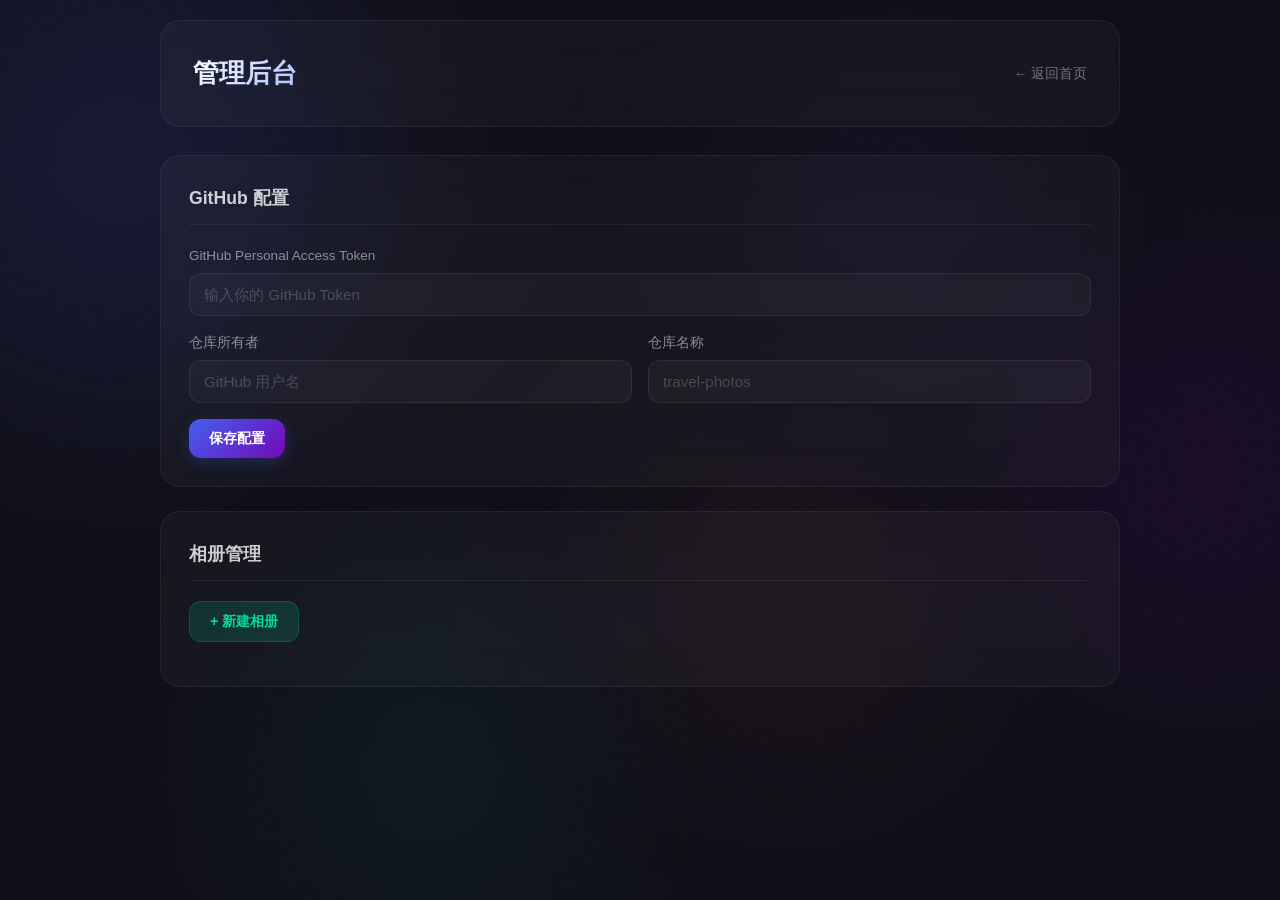
==== commit 5b60c391: "全面升级暗色主题：Header与内容区融为一体、玻璃质感卡片、噪点纹理背景" ====
--- a/admin.html
+++ b/admin.html
@@ -14,76 +14,95 @@
         }
         
         .admin-header {
-            background: linear-gradient(135deg, #2c3e50, #34495e);
+            background: rgba(255,255,255,0.03);
+            backdrop-filter: blur(20px);
             color: white;
-            padding: 30px;
-            border-radius: var(--radius);
-            margin-bottom: 30px;
+            padding: 32px;
+            border-radius: 20px;
+            margin-bottom: 28px;
             display: flex;
             justify-content: space-between;
             align-items: center;
+            border: 1px solid rgba(255,255,255,0.06);
         }
         
         .admin-header h1 {
-            font-size: 1.8rem;
+            font-size: 1.6rem;
+            font-weight: 700;
+            background: linear-gradient(135deg, #fff, #a8c0ff);
+            -webkit-background-clip: text;
+            -webkit-text-fill-color: transparent;
+            background-clip: text;
         }
         
         .back-link {
-            color: white;
+            color: rgba(255,255,255,0.4);
             text-decoration: none;
-            opacity: 0.9;
-            transition: var(--transition);
+            transition: var(--transition);
+            font-size: 0.85rem;
         }
         
         .back-link:hover {
-            opacity: 1;
+            color: rgba(255,255,255,0.8);
         }
         
         .section {
-            background: white;
-            border-radius: var(--radius);
-            box-shadow: var(--shadow);
-            padding: 25px;
-            margin-bottom: 25px;
+            background: rgba(255,255,255,0.03);
+            backdrop-filter: blur(20px);
+            border-radius: 20px;
+            padding: 28px;
+            margin-bottom: 24px;
+            border: 1px solid rgba(255,255,255,0.06);
         }
         
         .section h2 {
-            color: var(--primary-color);
+            color: rgba(255,255,255,0.8);
             margin-bottom: 20px;
-            padding-bottom: 10px;
-            border-bottom: 2px solid #eee;
+            padding-bottom: 12px;
+            border-bottom: 1px solid rgba(255,255,255,0.06);
+            font-size: 1.1rem;
+            font-weight: 600;
         }
         
         .form-group {
-            margin-bottom: 15px;
+            margin-bottom: 16px;
         }
         
         .form-group label {
             display: block;
-            margin-bottom: 5px;
+            margin-bottom: 6px;
             font-weight: 500;
-            color: var(--text-color);
+            color: rgba(255,255,255,0.5);
+            font-size: 0.85rem;
         }
         
         .form-group input,
         .form-group textarea {
             width: 100%;
-            padding: 10px;
-            border: 2px solid #ddd;
-            border-radius: 8px;
-            font-size: 1rem;
-            transition: var(--transition);
+            padding: 12px 14px;
+            border: 1px solid rgba(255,255,255,0.08);
+            border-radius: 12px;
+            font-size: 0.95rem;
+            transition: var(--transition);
+            background: rgba(255,255,255,0.03);
+            color: white;
+        }
+
+        .form-group input::placeholder {
+            color: rgba(255,255,255,0.2);
         }
         
         .form-group input:focus,
         .form-group textarea:focus {
             outline: none;
-            border-color: var(--secondary-color);
+            border-color: rgba(67, 97, 238, 0.4);
+            box-shadow: 0 0 0 3px rgba(67, 97, 238, 0.1);
+            background: rgba(255,255,255,0.05);
         }
         
         .form-row {
             display: flex;
-            gap: 15px;
+            gap: 16px;
         }
         
         .form-row .form-group {
@@ -105,61 +124,69 @@
         .btn {
             padding: 10px 20px;
             border: none;
-            border-radius: 8px;
-            font-size: 1rem;
+            border-radius: 12px;
+            font-size: 0.9rem;
+            font-weight: 600;
             cursor: pointer;
             transition: var(--transition);
         }
         
         .btn-primary {
-            background: var(--secondary-color);
+            background: linear-gradient(135deg, #4361ee, #7209b7);
             color: white;
+            box-shadow: 0 4px 15px rgba(67, 97, 238, 0.25);
         }
         
         .btn-primary:hover {
-            background: #2980b9;
+            transform: translateY(-2px);
+            box-shadow: 0 6px 20px rgba(67, 97, 238, 0.35);
         }
         
         .btn-danger {
-            background: var(--accent-color);
-            color: white;
+            background: rgba(231, 76, 60, 0.15);
+            color: #ff6b6b;
+            border: 1px solid rgba(231, 76, 60, 0.2);
         }
         
         .btn-danger:hover {
-            background: #c0392b;
+            background: rgba(231, 76, 60, 0.25);
         }
         
         .btn-success {
-            background: #27ae60;
-            color: white;
+            background: rgba(6, 214, 160, 0.15);
+            color: #06d6a0;
+            border: 1px solid rgba(6, 214, 160, 0.2);
         }
         
         .btn-success:hover {
-            background: #229954;
+            background: rgba(6, 214, 160, 0.25);
         }
         
         .btn-sm {
-            padding: 6px 12px;
-            font-size: 0.9rem;
+            padding: 6px 14px;
+            font-size: 0.82rem;
         }
         
         .region-list {
             list-style: none;
+            margin-top: 16px;
         }
         
         .region-item {
             display: flex;
             justify-content: space-between;
             align-items: center;
-            padding: 15px;
-            border: 1px solid #eee;
-            border-radius: 8px;
+            padding: 16px 18px;
+            border: 1px solid rgba(255,255,255,0.06);
+            border-radius: 14px;
             margin-bottom: 10px;
             transition: var(--transition);
+            background: rgba(255,255,255,0.02);
         }
         
         .region-item:hover {
-            background: #f9f9f9;
+            background: rgba(255,255,255,0.05);
+            border-color: rgba(255,255,255,0.1);
         }
         
         .region-info {
@@ -168,13 +195,13 @@
         
         .region-name {
             font-weight: 600;
-            color: var(--primary-color);
-            margin-bottom: 5px;
+            color: rgba(255,255,255,0.9);
+            margin-bottom: 4px;
         }
         
         .region-meta {
-            font-size: 0.85rem;
-            color: var(--text-light);
+            font-size: 0.8rem;
+            color: rgba(255,255,255,0.3);
         }
         
         .region-actions {
@@ -185,15 +212,16 @@
         .image-grid {
             display: grid;
             grid-template-columns: repeat(auto-fill, minmax(150px, 1fr));
-            gap: 15px;
-            margin-top: 15px;
+            gap: 14px;
+            margin-top: 16px;
         }
         
         .image-item {
             position: relative;
-            border-radius: 8px;
+            border-radius: 12px;
             overflow: hidden;
-            box-shadow: 0 2px 4px rgba(0,0,0,0.1);
+            box-shadow: 0 4px 15px rgba(0,0,0,0.3);
+            border: 1px solid rgba(255,255,255,0.04);
         }
         
         .image-item img {
@@ -207,24 +235,25 @@
             position: absolute;
             top: 8px;
             left: 8px;
-            background: linear-gradient(135deg, #4361ee, #3a0ca3);
+            background: linear-gradient(135deg, #4361ee, #7209b7);
             color: white;
-            font-size: 0.7rem;
+            font-size: 0.65rem;
             font-weight: 600;
             padding: 3px 8px;
             border-radius: 6px;
             letter-spacing: 0.5px;
-            box-shadow: 0 2px 8px rgba(67, 97, 238, 0.4);
+            box-shadow: 0 2px 10px rgba(67, 97, 238, 0.4);
             z-index: 1;
         }
         
         .image-delete {
             position: absolute;
-            top: 5px;
-            right: 5px;
-            background: rgba(231, 76, 60, 0.9);
+            top: 6px;
+            right: 6px;
+            background: rgba(0, 0, 0, 0.6);
+            backdrop-filter: blur(4px);
             color: white;
-            border: none;
+            border: 1px solid rgba(255,255,255,0.1);
             border-radius: 50%;
             width: 24px;
             height: 24px;
@@ -232,7 +261,7 @@
             display: flex;
             align-items: center;
             justify-content: center;
-            font-size: 0.8rem;
+            font-size: 0.75rem;
             opacity: 0;
             transition: var(--transition);
         }
@@ -242,41 +271,43 @@
         }
         
         .message {
-            padding: 10px 15px;
-            border-radius: 8px;
-            margin-bottom: 15px;
+            padding: 12px 16px;
+            border-radius: 12px;
+            margin-bottom: 16px;
             display: none;
+            font-size: 0.9rem;
         }
         
         .message.success {
-            background: #d4edda;
-            color: #155724;
-            border: 1px solid #c3e6cb;
+            background: rgba(6, 214, 160, 0.1);
+            color: #06d6a0;
+            border: 1px solid rgba(6, 214, 160, 0.15);
         }
         
         .message.error {
-            background: #f8d7da;
-            color: #721c24;
-            border: 1px solid #f5c6cb;
+            background: rgba(231, 76, 60, 0.1);
+            color: #ff6b6b;
+            border: 1px solid rgba(231, 76, 60, 0.15);
         }
         
         .upload-area {
-            border: 2px dashed #ddd;
-            border-radius: 8px;
-            padding: 30px;
+            border: 2px dashed rgba(255,255,255,0.08);
+            border-radius: 14px;
+            padding: 36px;
             text-align: center;
             cursor: pointer;
             transition: var(--transition);
-            margin-top: 15px;
+            margin-top: 16px;
         }
         
         .upload-area:hover {
-            border-color: var(--secondary-color);
-            background: #f8f9fa;
+            border-color: rgba(67, 97, 238, 0.4);
+            background: rgba(67, 97, 238, 0.05);
         }
         
         .upload-area p {
-            color: var(--text-light);
+            color: rgba(255,255,255,0.3);
+            font-size: 0.9rem;
         }
         
         #file-input {
@@ -290,7 +321,8 @@
             left: 0;
             width: 100%;
             height: 100%;
-            background: rgba(0,0,0,0.5);
+            background: rgba(0, 0, 0, 0.7);
+            backdrop-filter: blur(10px);
             z-index: 1000;
             align-items: center;
             justify-content: center;
@@ -301,10 +333,53 @@
         }
         
         .loading-content {
-            background: white;
-            padding: 30px;
-            border-radius: var(--radius);
+            background: rgba(30, 30, 50, 0.95);
+            backdrop-filter: blur(20px);
+            padding: 36px 44px;
+            border-radius: 20px;
             text-align: center;
+            min-width: 300px;
+            box-shadow: 0 30px 80px rgba(0,0,0,0.4);
+            border: 1px solid rgba(255,255,255,0.06);
+        }
+
+        .progress-bar-wrapper {
+            width: 100%;
+        }
+
+        .progress-bar-track {
+            width: 100%;
+            height: 6px;
+            background: rgba(255,255,255,0.06);
+            border-radius: 3px;
+            overflow: hidden;
+        }
+
+        .progress-bar-fill {
+            height: 100%;
+            width: 0%;
+            background: linear-gradient(90deg, #4361ee, #7209b7);
+            border-radius: 3px;
+            transition: width 0.3s ease;
+            box-shadow: 0 0 10px rgba(67, 97, 238, 0.3);
+        }
+
+        .progress-bar-text {
+            margin-top: 10px;
+            font-size: 0.8rem;
+            color: rgba(255,255,255,0.35);
+            font-weight: 500;
+            letter-spacing: 1px;
+        }
+
+        #loading-status {
+            color: rgba(255,255,255,0.9);
+            font-weight: 600;
+        }
+
+        #loading-detail {
+            color: rgba(255,255,255,0.35);
+            font-size: 0.82rem;
         }
     </style>
 </head>
@@ -365,7 +440,14 @@
     <div class="loading-overlay" id="loading-overlay">
         <div class="loading-content">
             <div class="loading-spinner"></div>
-            <p style="margin-top: 15px;">处理中...</p>
+            <p id="loading-status" style="margin-top: 15px; font-weight: 600;">处理中...</p>
+            <p id="loading-detail" style="margin-top: 6px; font-size: 0.85rem; color: #6b7280;"></p>
+            <div class="progress-bar-wrapper" id="progress-wrapper" style="display: none; margin-top: 14px;">
+                <div class="progress-bar-track">
+                    <div class="progress-bar-fill" id="progress-fill"></div>
+                </div>
+                <div class="progress-bar-text" id="progress-text">0%</div>
+            </div>
         </div>
     </div>
     
--- a/css/style.css
+++ b/css/style.css
@@ -2,14 +2,16 @@
     --primary-color: #1a1a2e;
     --secondary-color: #4361ee;
     --accent-color: #e74c3c;
-    --background-color: #f0f2f5;
-    --card-background: #ffffff;
-    --text-color: #1a1a2e;
-    --text-light: #6b7280;
-    --shadow: 0 4px 6px rgba(0, 0, 0, 0.07);
-    --shadow-hover: 0 12px 28px rgba(0, 0, 0, 0.12);
-    --radius: 16px;
+    --background-color: #0f0e17;
+    --card-background: rgba(255, 255, 255, 0.04);
+    --text-color: #fffffe;
+    --text-light: rgba(255, 255, 255, 0.5);
+    --shadow: 0 4px 20px rgba(0, 0, 0, 0.2);
+    --shadow-hover: 0 16px 40px rgba(0, 0, 0, 0.3);
+    --radius: 20px;
     --transition: all 0.3s cubic-bezier(0.4, 0, 0.2, 1);
+    --border: rgba(255, 255, 255, 0.06);
+    --glass: rgba(255, 255, 255, 0.03);
 }
 
 * {
@@ -20,7 +22,7 @@
 
 body {
     font-family: -apple-system, BlinkMacSystemFont, 'Segoe UI', Roboto, 'Helvetica Neue', Arial, sans-serif;
-    background-color: #f0f2f5;
+    background: var(--background-color);
     color: var(--text-color);
     line-height: 1.6;
     min-height: 100vh;
@@ -40,26 +42,26 @@
 .bg-orb {
     position: absolute;
     border-radius: 50%;
-    filter: blur(80px);
+    filter: blur(100px);
     opacity: 0;
-    animation: bgOrbFloat 20s ease-in-out infinite, bgOrbFade 1.5s ease forwards;
+    animation: bgOrbFloat 20s ease-in-out infinite, bgOrbFade 2s ease forwards;
 }
 
 .bg-orb:nth-child(1) {
+    width: 500px;
+    height: 500px;
+    background: rgba(67, 97, 238, 0.12);
+    top: -10%;
+    left: -10%;
+    animation-delay: 0s;
+}
+
+.bg-orb:nth-child(2) {
     width: 400px;
     height: 400px;
-    background: rgba(67, 97, 238, 0.07);
-    top: 10%;
-    left: -5%;
-    animation-delay: 0s;
-}
-
-.bg-orb:nth-child(2) {
-    width: 300px;
-    height: 300px;
-    background: rgba(114, 9, 183, 0.06);
-    top: 40%;
-    right: -5%;
+    background: rgba(114, 9, 183, 0.1);
+    top: 30%;
+    right: -10%;
     animation-delay: -4s;
     animation-duration: 25s;
 }
@@ -67,28 +69,28 @@
 .bg-orb:nth-child(3) {
     width: 350px;
     height: 350px;
-    background: rgba(6, 214, 160, 0.05);
-    bottom: 5%;
+    background: rgba(6, 214, 160, 0.06);
+    bottom: -5%;
     left: 20%;
     animation-delay: -8s;
     animation-duration: 22s;
 }
 
 .bg-orb:nth-child(4) {
+    width: 300px;
+    height: 300px;
+    background: rgba(255, 107, 107, 0.06);
+    top: 50%;
+    left: 50%;
+    animation-delay: -12s;
+    animation-duration: 28s;
+}
+
+.bg-orb:nth-child(5) {
     width: 250px;
     height: 250px;
-    background: rgba(255, 107, 107, 0.05);
-    top: 60%;
-    left: 60%;
-    animation-delay: -12s;
-    animation-duration: 28s;
-}
-
-.bg-orb:nth-child(5) {
-    width: 200px;
-    height: 200px;
-    background: rgba(67, 97, 238, 0.06);
-    top: 5%;
+    background: rgba(67, 97, 238, 0.08);
+    top: 10%;
     right: 20%;
     animation-delay: -6s;
     animation-duration: 18s;
@@ -96,10 +98,10 @@
 
 @keyframes bgOrbFloat {
     0%, 100% { transform: translate(0, 0) scale(1); }
-    20% { transform: translate(40px, -30px) scale(1.08); }
-    40% { transform: translate(-30px, 50px) scale(0.92); }
-    60% { transform: translate(50px, 20px) scale(1.05); }
-    80% { transform: translate(-20px, -40px) scale(0.95); }
+    20% { transform: translate(50px, -40px) scale(1.1); }
+    40% { transform: translate(-40px, 60px) scale(0.9); }
+    60% { transform: translate(60px, 30px) scale(1.05); }
+    80% { transform: translate(-30px, -50px) scale(0.95); }
 }
 
 @keyframes bgOrbFade {
@@ -107,20 +109,15 @@
     to { opacity: 1; }
 }
 
-/* 背景网格纹理 */
+/* 背景噪点纹理 */
 .bg-decor::after {
     content: '';
     position: absolute;
     inset: 0;
-    background-image:
-        linear-gradient(rgba(67, 97, 238, 0.015) 1px, transparent 1px),
-        linear-gradient(90deg, rgba(67, 97, 238, 0.015) 1px, transparent 1px);
-    background-size: 60px 60px;
-    mask-image: radial-gradient(ellipse at 50% 30%, black 20%, transparent 70%);
-    -webkit-mask-image: radial-gradient(ellipse at 50% 30%, black 20%, transparent 70%);
-}
-
-/* 内容层 */
+    background-image: url("data:image/svg+xml,%3Csvg viewBox='0 0 256 256' xmlns='http://www.w3.org/2000/svg'%3E%3Cfilter id='noise'%3E%3CfeTurbulence type='fractalNoise' baseFrequency='0.9' numOctaves='4' stitchTiles='stitch'/%3E%3C/filter%3E%3Crect width='100%25' height='100%25' filter='url(%23noise)' opacity='0.03'/%3E%3C/svg%3E");
+    opacity: 0.4;
+}
+
 .content-layer {
     position: relative;
     z-index: 1;
@@ -134,9 +131,9 @@
 
 /* ===== Header ===== */
 header {
-    background: linear-gradient(135deg, #0f0c29, #302b63, #24243e);
+    background: transparent;
     color: white;
-    padding: 60px 0 56px;
+    padding: 72px 0 64px;
     text-align: center;
     margin-bottom: 48px;
     position: relative;
@@ -146,22 +143,12 @@
 header::before {
     content: '';
     position: absolute;
-    top: -50%;
-    left: -50%;
-    width: 200%;
-    height: 200%;
-    background: radial-gradient(circle, rgba(67, 97, 238, 0.15) 0%, transparent 50%);
-    animation: headerGlow 8s ease-in-out infinite;
-}
-
-header::after {
-    content: '';
-    position: absolute;
     bottom: 0;
-    left: 0;
-    right: 0;
+    left: 50%;
+    transform: translateX(-50%);
+    width: 200px;
     height: 1px;
-    background: linear-gradient(90deg, transparent, rgba(255,255,255,0.2), transparent);
+    background: linear-gradient(90deg, transparent, rgba(255,255,255,0.15), transparent);
 }
 
 .header-orbs {
@@ -174,38 +161,35 @@
 .header-orb {
     position: absolute;
     border-radius: 50%;
-    filter: blur(60px);
-    opacity: 0.4;
+    filter: blur(80px);
+    opacity: 0.5;
     animation: orbFloat 12s ease-in-out infinite;
 }
 
 .header-orb:nth-child(1) {
-    width: 200px;
-    height: 200px;
-    background: #4361ee;
-    top: -40px;
+    width: 250px;
+    height: 250px;
+    background: rgba(67, 97, 238, 0.3);
+    top: -60px;
     left: 10%;
-    animation-delay: 0s;
 }
 
 .header-orb:nth-child(2) {
+    width: 180px;
+    height: 180px;
+    background: rgba(114, 9, 183, 0.25);
+    top: 20%;
+    right: 10%;
+    animation-delay: -3s;
+}
+
+.header-orb:nth-child(3) {
     width: 150px;
     height: 150px;
-    background: #7209b7;
-    top: 20%;
-    right: 15%;
-    animation-delay: -3s;
-    animation-duration: 15s;
-}
-
-.header-orb:nth-child(3) {
-    width: 120px;
-    height: 120px;
-    background: #06d6a0;
-    bottom: -20px;
+    background: rgba(6, 214, 160, 0.15);
+    bottom: -30px;
     left: 40%;
     animation-delay: -6s;
-    animation-duration: 10s;
 }
 
 @keyframes orbFloat {
@@ -221,17 +205,17 @@
 }
 
 header h1 {
-    font-size: 2.8rem;
+    font-size: 3rem;
     font-weight: 800;
     margin-bottom: 12px;
     position: relative;
-    background: linear-gradient(135deg, #ffffff 0%, #a8c0ff 50%, #ffffff 100%);
+    background: linear-gradient(135deg, #ffffff 0%, #a8c0ff 50%, #7c83ff 100%);
     background-size: 200% 200%;
     -webkit-background-clip: text;
     -webkit-text-fill-color: transparent;
     background-clip: text;
     animation: shimmer 4s ease-in-out infinite;
-    letter-spacing: 2px;
+    letter-spacing: 3px;
 }
 
 @keyframes shimmer {
@@ -240,65 +224,66 @@
 }
 
 header p {
-    font-size: 1.1rem;
-    opacity: 0.7;
-    position: relative;
-    letter-spacing: 4px;
+    font-size: 1rem;
+    opacity: 0.4;
+    position: relative;
+    letter-spacing: 6px;
     font-weight: 300;
+    text-transform: uppercase;
 }
 
 /* ===== Card Grid ===== */
 .grid {
     display: grid;
     grid-template-columns: repeat(auto-fill, minmax(300px, 1fr));
-    gap: 28px;
+    gap: 24px;
     padding-bottom: 60px;
 }
 
 .card {
     background: var(--card-background);
-    border-radius: 20px;
-    box-shadow: 0 4px 20px rgba(0, 0, 0, 0.06);
+    border-radius: 24px;
+    box-shadow: 0 4px 30px rgba(0, 0, 0, 0.2);
     overflow: hidden;
-    transition: all 0.4s cubic-bezier(0.4, 0, 0.2, 1);
+    transition: all 0.5s cubic-bezier(0.4, 0, 0.2, 1);
     cursor: pointer;
     position: relative;
-    border: 1px solid rgba(0,0,0,0.04);
+    border: 1px solid var(--border);
+    backdrop-filter: blur(20px);
 }
 
 .card::before {
     content: '';
     position: absolute;
+    inset: 0;
+    border-radius: 24px;
+    background: linear-gradient(135deg, rgba(67, 97, 238, 0.1) 0%, transparent 50%, rgba(114, 9, 183, 0.05) 100%);
+    opacity: 0;
+    transition: opacity 0.5s ease;
+    z-index: 1;
+    pointer-events: none;
+}
+
+.card::after {
+    content: '';
+    position: absolute;
     inset: -1px;
-    border-radius: 21px;
-    background: linear-gradient(135deg, rgba(67, 97, 238, 0.3), rgba(114, 9, 183, 0.1), rgba(6, 214, 160, 0.2));
+    border-radius: 25px;
+    background: linear-gradient(135deg, rgba(67, 97, 238, 0.2), transparent 40%, rgba(114, 9, 183, 0.15));
     z-index: -1;
     opacity: 0;
-    transition: opacity 0.4s ease;
-}
-
-.card::after {
-    content: '';
-    position: absolute;
-    inset: 0;
-    border-radius: 20px;
-    box-shadow: 0 0 30px rgba(67, 97, 238, 0), inset 0 0 0 0 rgba(67, 97, 238, 0);
-    transition: box-shadow 0.4s ease;
-    pointer-events: none;
-    z-index: 2;
+    transition: opacity 0.5s ease;
 }
 
 .card:hover {
-    transform: translateY(-8px) scale(1.01);
-    box-shadow: 0 20px 40px rgba(67, 97, 238, 0.12);
-}
-
-.card:hover::before {
+    transform: translateY(-10px) scale(1.02);
+    box-shadow: 0 24px 50px rgba(67, 97, 238, 0.15), 0 0 80px rgba(67, 97, 238, 0.05);
+    border-color: rgba(67, 97, 238, 0.15);
+}
+
+.card:hover::before,
+.card:hover::after {
     opacity: 1;
-}
-
-.card:hover::after {
-    box-shadow: 0 0 40px rgba(67, 97, 238, 0.08);
 }
 
 .card-image-wrapper {
@@ -313,9 +298,10 @@
     bottom: 0;
     left: 0;
     right: 0;
-    height: 60%;
-    background: linear-gradient(transparent, rgba(0,0,0,0.03));
+    height: 50%;
+    background: linear-gradient(transparent, rgba(15, 14, 23, 0.6));
     pointer-events: none;
+    z-index: 1;
 }
 
 .card-image {
@@ -323,48 +309,47 @@
     height: 100%;
     object-fit: cover;
     display: block;
-    transition: transform 0.6s cubic-bezier(0.4, 0, 0.2, 1);
+    transition: transform 0.7s cubic-bezier(0.4, 0, 0.2, 1);
 }
 
 .card:hover .card-image {
-    transform: scale(1.08);
+    transform: scale(1.1);
 }
 
 .card-content {
-    padding: 20px 22px;
+    padding: 22px 24px;
     position: relative;
 }
 
 .card-title {
     font-size: 1.15rem;
     font-weight: 700;
-    margin-bottom: 4px;
-    color: var(--primary-color);
+    margin-bottom: 6px;
+    color: #fffffe;
     letter-spacing: 0.5px;
 }
 
 .card-count {
-    font-size: 0.82rem;
-    color: var(--text-light);
+    font-size: 0.8rem;
+    color: rgba(255, 255, 255, 0.35);
     display: flex;
     align-items: center;
-    gap: 6px;
+    gap: 8px;
 }
 
 .card-count::before {
     content: '';
-    width: 14px;
+    width: 16px;
     height: 1px;
-    background: var(--text-light);
-    opacity: 0.4;
+    background: rgba(255, 255, 255, 0.2);
 }
 
 .card-lock {
     position: absolute;
-    top: 14px;
-    right: 14px;
+    top: 16px;
+    right: 16px;
     background: rgba(0, 0, 0, 0.5);
-    backdrop-filter: blur(10px);
+    backdrop-filter: blur(12px);
     color: white;
     width: 36px;
     height: 36px;
@@ -372,47 +357,35 @@
     display: flex;
     align-items: center;
     justify-content: center;
-    font-size: 0.9rem;
+    font-size: 0.85rem;
     z-index: 3;
     border: 1px solid rgba(255,255,255,0.1);
 }
 
 /* ===== Gallery Header ===== */
 .gallery-header {
-    background: linear-gradient(135deg, #0f0c29, #302b63, #24243e);
+    background: transparent;
     color: white;
-    padding: 36px 0;
+    padding: 40px 0 36px;
     margin-bottom: 32px;
     position: relative;
     overflow: hidden;
-}
-
-.gallery-header::before {
-    content: '';
-    position: absolute;
-    top: -50%;
-    left: -50%;
-    width: 200%;
-    height: 200%;
-    background: radial-gradient(circle, rgba(67, 97, 238, 0.12) 0%, transparent 50%);
-    animation: headerGlow 8s ease-in-out infinite;
 }
 
 .gallery-header .back-btn {
     display: inline-flex;
     align-items: center;
     gap: 8px;
-    color: white;
+    color: rgba(255,255,255,0.5);
     text-decoration: none;
-    font-size: 0.9rem;
-    margin-bottom: 16px;
-    opacity: 0.7;
+    font-size: 0.85rem;
+    margin-bottom: 20px;
     transition: var(--transition);
     position: relative;
 }
 
 .gallery-header .back-btn:hover {
-    opacity: 1;
+    color: rgba(255,255,255,0.9);
     transform: translateX(-3px);
 }
 
@@ -434,21 +407,22 @@
 }
 
 .gallery-subtitle {
-    font-size: 0.9rem;
-    opacity: 0.5;
-    letter-spacing: 1px;
+    font-size: 0.82rem;
+    opacity: 0.3;
+    letter-spacing: 2px;
+    text-transform: uppercase;
 }
 
 /* ===== View Toggle ===== */
 .view-toggle {
     display: flex;
     position: relative;
-    background: rgba(255,255,255,0.1);
-    border-radius: 10px;
+    background: rgba(255,255,255,0.05);
+    border-radius: 12px;
     padding: 4px;
-    backdrop-filter: blur(10px);
+    backdrop-filter: blur(12px);
     flex-shrink: 0;
-    border: 1px solid rgba(255,255,255,0.08);
+    border: 1px solid rgba(255,255,255,0.06);
 }
 
 .toggle-btn {
@@ -458,11 +432,11 @@
     padding: 8px 16px;
     border: none;
     background: transparent;
-    color: rgba(255,255,255,0.5);
-    font-size: 0.82rem;
+    color: rgba(255,255,255,0.35);
+    font-size: 0.8rem;
     font-weight: 500;
     cursor: pointer;
-    border-radius: 8px;
+    border-radius: 10px;
     transition: var(--transition);
     position: relative;
     z-index: 1;
@@ -470,11 +444,11 @@
 }
 
 .toggle-btn.active {
-    color: var(--primary-color);
+    color: var(--text-color);
 }
 
 .toggle-btn:hover:not(.active) {
-    color: rgba(255,255,255,0.9);
+    color: rgba(255,255,255,0.7);
 }
 
 .toggle-slider {
@@ -483,16 +457,17 @@
     left: 4px;
     width: calc(50% - 4px);
     height: calc(100% - 8px);
-    background: white;
-    border-radius: 8px;
+    background: rgba(255,255,255,0.1);
+    border-radius: 10px;
     transition: transform 0.3s cubic-bezier(0.4, 0, 0.2, 1);
-    box-shadow: 0 2px 10px rgba(0,0,0,0.15);
+    box-shadow: 0 2px 10px rgba(0,0,0,0.2);
+    border: 1px solid rgba(255,255,255,0.08);
 }
 
 /* ===== Gallery Grid ===== */
 .gallery-grid {
     columns: 3;
-    column-gap: 20px;
+    column-gap: 18px;
     padding-bottom: 60px;
 }
 
@@ -503,43 +478,45 @@
 
 .gallery-empty {
     text-align: center;
-    color: var(--text-light);
-    padding: 60px 20px;
-    font-size: 1.1rem;
+    color: rgba(255,255,255,0.3);
+    padding: 80px 20px;
+    font-size: 1rem;
     grid-column: 1 / -1;
+    letter-spacing: 1px;
 }
 
 .gallery-item {
     break-inside: avoid;
-    margin-bottom: 20px;
-    border-radius: 14px;
+    margin-bottom: 18px;
+    border-radius: 16px;
     overflow: hidden;
-    box-shadow: 0 4px 15px rgba(0, 0, 0, 0.06);
+    box-shadow: 0 4px 20px rgba(0, 0, 0, 0.3);
     cursor: pointer;
-    transition: all 0.4s cubic-bezier(0.4, 0, 0.2, 1);
-    position: relative;
-    border: 1px solid rgba(0,0,0,0.04);
+    transition: all 0.5s cubic-bezier(0.4, 0, 0.2, 1);
+    position: relative;
+    border: 1px solid rgba(255,255,255,0.04);
 }
 
 .gallery-grid-compact .gallery-item {
     margin-bottom: 12px;
-    border-radius: 10px;
+    border-radius: 12px;
 }
 
 .gallery-item::before {
     content: '';
     position: absolute;
     inset: -1px;
-    border-radius: 15px;
-    background: linear-gradient(135deg, rgba(67, 97, 238, 0.25), rgba(114, 9, 183, 0.1));
+    border-radius: 17px;
+    background: linear-gradient(135deg, rgba(67, 97, 238, 0.2), transparent, rgba(114, 9, 183, 0.1));
     z-index: -1;
     opacity: 0;
-    transition: opacity 0.4s ease;
+    transition: opacity 0.5s ease;
 }
 
 .gallery-item:hover {
-    transform: translateY(-4px) scale(1.01);
-    box-shadow: 0 16px 32px rgba(67, 97, 238, 0.1);
+    transform: translateY(-6px) scale(1.01);
+    box-shadow: 0 20px 40px rgba(67, 97, 238, 0.12), 0 0 60px rgba(67, 97, 238, 0.04);
+    border-color: rgba(67, 97, 238, 0.15);
 }
 
 .gallery-item:hover::before {
@@ -549,15 +526,15 @@
 .gallery-item img {
     width: 100%;
     display: block;
-    transition: opacity 0.4s ease, transform 0.5s ease;
+    transition: opacity 0.5s ease, transform 0.6s cubic-bezier(0.4, 0, 0.2, 1);
 }
 
 .gallery-item:hover img {
-    transform: scale(1.03);
+    transform: scale(1.04);
 }
 
 .gallery-grid-compact .gallery-item:hover img {
-    transform: scale(1.05);
+    transform: scale(1.06);
 }
 
 .gallery-item-overlay {
@@ -565,10 +542,10 @@
     bottom: 0;
     left: 0;
     right: 0;
-    padding: 40px 14px 14px;
-    background: linear-gradient(transparent, rgba(0,0,0,0.45));
+    padding: 50px 14px 14px;
+    background: linear-gradient(transparent, rgba(0,0,0,0.5));
     opacity: 0;
-    transition: opacity 0.3s ease;
+    transition: opacity 0.4s ease;
     display: flex;
     align-items: flex-end;
     justify-content: flex-end;
@@ -579,15 +556,15 @@
 }
 
 .gallery-item-index {
-    color: white;
-    font-size: 0.75rem;
+    color: rgba(255,255,255,0.8);
+    font-size: 0.72rem;
     font-weight: 600;
-    background: rgba(255,255,255,0.15);
-    backdrop-filter: blur(6px);
+    background: rgba(255,255,255,0.1);
+    backdrop-filter: blur(8px);
     padding: 4px 10px;
     border-radius: 20px;
-    border: 1px solid rgba(255,255,255,0.1);
-    letter-spacing: 1px;
+    border: 1px solid rgba(255,255,255,0.08);
+    letter-spacing: 1.5px;
 }
 
 /* ===== Lightbox ===== */
@@ -613,8 +590,8 @@
     left: 0;
     width: 100%;
     height: 100%;
-    background: rgba(0, 0, 0, 0.93);
-    backdrop-filter: blur(12px);
+    background: rgba(0, 0, 0, 0.95);
+    backdrop-filter: blur(20px);
     opacity: 0;
     transition: opacity 0.3s ease;
 }
@@ -643,8 +620,8 @@
     max-width: 88vw;
     max-height: 82vh;
     object-fit: contain;
-    border-radius: 10px;
-    box-shadow: 0 30px 80px rgba(0, 0, 0, 0.6);
+    border-radius: 12px;
+    box-shadow: 0 40px 100px rgba(0, 0, 0, 0.6);
     opacity: 1;
     transform: translateX(0);
     transition: opacity 0.25s ease, transform 0.25s ease;
@@ -652,12 +629,12 @@
 
 .lightbox-close {
     position: absolute;
-    top: -48px;
+    top: -52px;
     right: 0;
-    color: white;
+    color: rgba(255,255,255,0.5);
     cursor: pointer;
-    background: rgba(255, 255, 255, 0.08);
-    border: 1px solid rgba(255,255,255,0.1);
+    background: rgba(255, 255, 255, 0.05);
+    border: 1px solid rgba(255,255,255,0.08);
     width: 40px;
     height: 40px;
     border-radius: 50%;
@@ -665,11 +642,12 @@
     align-items: center;
     justify-content: center;
     transition: var(--transition);
-    backdrop-filter: blur(4px);
+    backdrop-filter: blur(8px);
 }
 
 .lightbox-close:hover {
-    background: rgba(255, 255, 255, 0.2);
+    background: rgba(255, 255, 255, 0.15);
+    color: white;
     transform: rotate(90deg);
 }
 
@@ -677,10 +655,10 @@
     position: absolute;
     top: 50%;
     transform: translateY(-50%);
-    background: rgba(255, 255, 255, 0.08);
-    backdrop-filter: blur(6px);
-    color: white;
-    border: 1px solid rgba(255,255,255,0.08);
+    background: rgba(255, 255, 255, 0.05);
+    backdrop-filter: blur(8px);
+    color: rgba(255,255,255,0.5);
+    border: 1px solid rgba(255,255,255,0.06);
     width: 52px;
     height: 52px;
     cursor: pointer;
@@ -693,7 +671,8 @@
 }
 
 .lightbox-nav:hover {
-    background: rgba(255, 255, 255, 0.2);
+    background: rgba(255, 255, 255, 0.15);
+    color: white;
     transform: translateY(-50%) scale(1.1);
 }
 
@@ -707,16 +686,16 @@
 
 .lightbox-info {
     position: absolute;
-    bottom: -48px;
+    bottom: -52px;
     left: 50%;
     transform: translateX(-50%);
 }
 
 .lightbox-counter {
-    color: rgba(255, 255, 255, 0.5);
-    font-size: 0.85rem;
+    color: rgba(255, 255, 255, 0.3);
+    font-size: 0.82rem;
     font-weight: 500;
-    letter-spacing: 3px;
+    letter-spacing: 4px;
 }
 
 /* ===== Image Badge (Admin) ===== */
@@ -726,12 +705,12 @@
     left: 8px;
     background: linear-gradient(135deg, #4361ee, #7209b7);
     color: white;
-    font-size: 0.68rem;
+    font-size: 0.65rem;
     font-weight: 600;
     padding: 3px 9px;
     border-radius: 6px;
     letter-spacing: 0.5px;
-    box-shadow: 0 2px 10px rgba(67, 97, 238, 0.4);
+    box-shadow: 0 2px 12px rgba(67, 97, 238, 0.4);
     z-index: 1;
 }
 
@@ -743,8 +722,8 @@
     left: 0;
     width: 100%;
     height: 100%;
-    background: rgba(0, 0, 0, 0.5);
-    backdrop-filter: blur(6px);
+    background: rgba(0, 0, 0, 0.7);
+    backdrop-filter: blur(10px);
     z-index: 1000;
     align-items: center;
     justify-content: center;
@@ -758,73 +737,81 @@
 }
 
 .modal-content {
-    background: white;
-    padding: 36px;
-    border-radius: 20px;
+    background: rgba(30, 30, 50, 0.95);
+    backdrop-filter: blur(20px);
+    padding: 40px;
+    border-radius: 24px;
     width: 90%;
     max-width: 400px;
     text-align: center;
-    box-shadow: 0 25px 70px rgba(0, 0, 0, 0.25);
-    border: 1px solid rgba(0,0,0,0.04);
+    box-shadow: 0 30px 80px rgba(0, 0, 0, 0.4);
+    border: 1px solid rgba(255,255,255,0.06);
 }
 
 .modal-content h3 {
-    margin-bottom: 20px;
-    color: var(--primary-color);
+    margin-bottom: 24px;
+    color: #fffffe;
     font-size: 1.3rem;
     font-weight: 700;
 }
 
 .modal-content input {
     width: 100%;
-    padding: 14px 16px;
-    border: 2px solid #e5e7eb;
-    border-radius: 12px;
+    padding: 14px 18px;
+    border: 1px solid rgba(255,255,255,0.08);
+    border-radius: 14px;
     font-size: 1rem;
-    margin-bottom: 16px;
+    margin-bottom: 18px;
     transition: var(--transition);
-    background: #fafafa;
+    background: rgba(255,255,255,0.04);
+    color: white;
+}
+
+.modal-content input::placeholder {
+    color: rgba(255,255,255,0.25);
 }
 
 .modal-content input:focus {
     outline: none;
-    border-color: var(--secondary-color);
+    border-color: rgba(67, 97, 238, 0.4);
     box-shadow: 0 0 0 4px rgba(67, 97, 238, 0.1);
-    background: white;
+    background: rgba(255,255,255,0.06);
 }
 
 .modal-content .btn {
-    padding: 14px 36px;
-    background: linear-gradient(135deg, var(--secondary-color), #7209b7);
+    padding: 14px 40px;
+    background: linear-gradient(135deg, #4361ee, #7209b7);
     color: white;
     border: none;
-    border-radius: 12px;
+    border-radius: 14px;
     font-size: 1rem;
     font-weight: 600;
     cursor: pointer;
     transition: var(--transition);
-    box-shadow: 0 4px 15px rgba(67, 97, 238, 0.3);
+    box-shadow: 0 4px 20px rgba(67, 97, 238, 0.3);
+    width: 100%;
 }
 
 .modal-content .btn:hover {
     transform: translateY(-2px);
-    box-shadow: 0 8px 25px rgba(67, 97, 238, 0.4);
+    box-shadow: 0 8px 30px rgba(67, 97, 238, 0.4);
 }
 
 .modal-content .error {
-    color: var(--accent-color);
-    font-size: 0.9rem;
-    margin-top: 12px;
+    color: #ff6b6b;
+    font-size: 0.85rem;
+    margin-top: 14px;
     display: none;
 }
 
 footer {
     text-align: center;
-    padding: 32px 24px;
-    color: var(--text-light);
-    font-size: 0.82rem;
-    letter-spacing: 0.5px;
-    position: relative;
+    padding: 40px 24px;
+    color: rgba(255,255,255,0.15);
+    font-size: 0.78rem;
+    letter-spacing: 2px;
+    position: relative;
+    text-transform: uppercase;
 }
 
 footer::before {
@@ -833,10 +820,9 @@
     top: 0;
     left: 50%;
     transform: translateX(-50%);
-    width: 60px;
+    width: 40px;
     height: 1px;
-    background: linear-gradient(90deg, transparent, var(--text-light), transparent);
-    opacity: 0.3;
+    background: rgba(255,255,255,0.1);
 }
 
 /* ===== Responsive ===== */
@@ -851,9 +837,13 @@
         font-size: 2rem;
     }
 
+    header {
+        padding: 56px 0 48px;
+    }
+
     .grid {
         grid-template-columns: repeat(auto-fill, minmax(250px, 1fr));
-        gap: 18px;
+        gap: 16px;
     }
 
     .gallery-grid {
@@ -892,11 +882,6 @@
     .lightbox-close {
         top: -44px;
         right: 4px;
-    }
-
-    .header-orb {
-        filter: blur(40px);
-        opacity: 0.3;
     }
 }
 
@@ -908,7 +893,7 @@
     }
 
     header {
-        padding: 40px 0;
+        padding: 48px 0 40px;
     }
 
     header h1 {
@@ -926,10 +911,6 @@
 
     .toggle-btn {
         padding: 6px 12px;
-        font-size: 0.78rem;
-    }
-
-    .header-orb:nth-child(3) {
-        display: none;
-    }
-}
+        font-size: 0.75rem;
+    }
+}
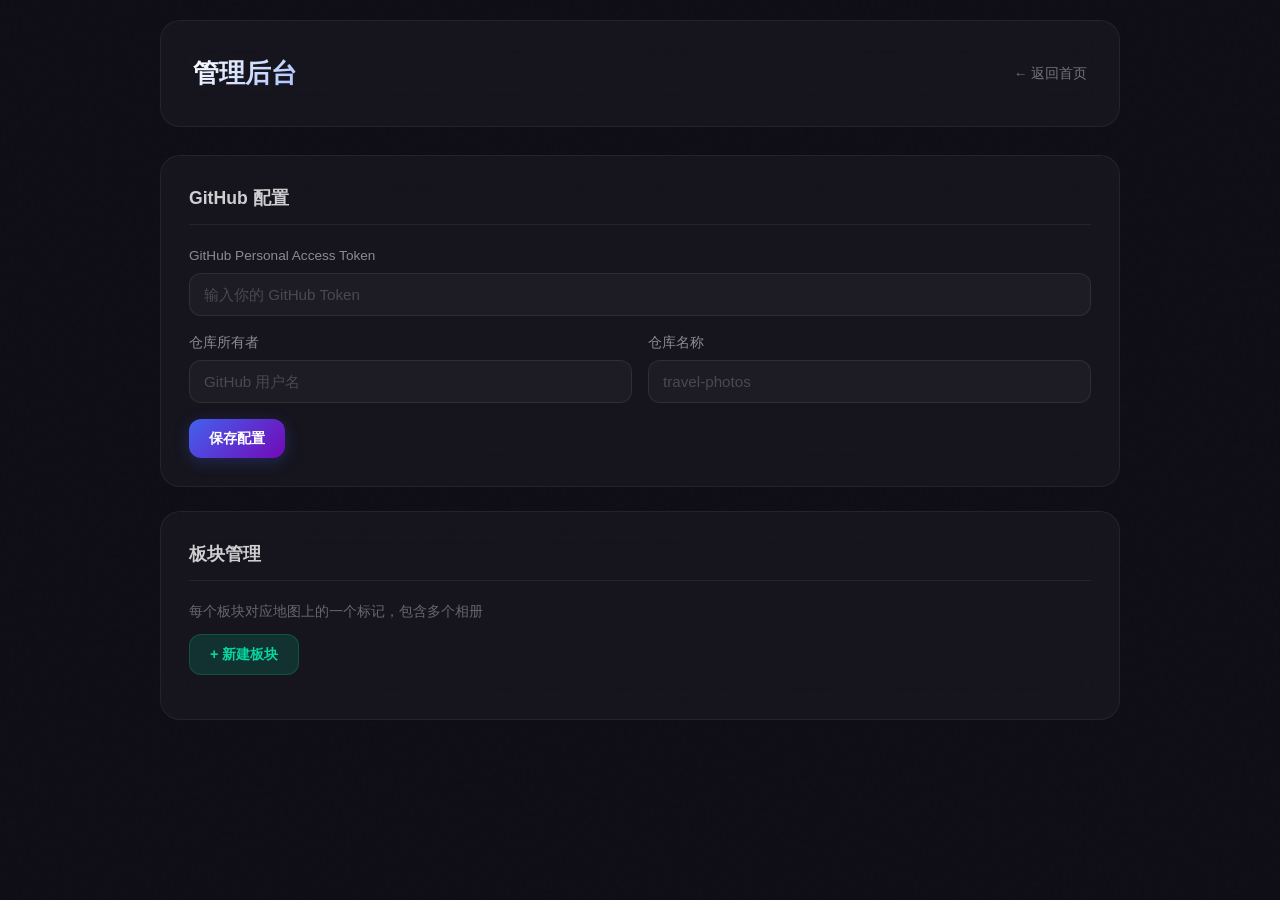
==== commit 93a1b877: "板块系统：相册分组为板块+地图标记链接+板块详情弹窗+管理界面重构" ====
--- a/admin.html
+++ b/admin.html
@@ -167,12 +167,7 @@
             font-size: 0.82rem;
         }
         
-        .region-list {
-            list-style: none;
-            margin-top: 16px;
-        }
-        
-        .region-item {
+        .section-item {
             display: flex;
             justify-content: space-between;
             align-items: center;
@@ -184,79 +179,89 @@
             background: rgba(255,255,255,0.02);
         }
         
-        .region-item:hover {
+        .section-item:hover {
             background: rgba(255,255,255,0.05);
             border-color: rgba(255,255,255,0.1);
         }
         
-        .region-info {
+        .section-info {
             flex: 1;
         }
         
-        .region-name {
+        .section-name {
             font-weight: 600;
             color: rgba(255,255,255,0.9);
             margin-bottom: 4px;
         }
         
-        .region-meta {
+        .section-meta {
             font-size: 0.8rem;
             color: rgba(255,255,255,0.3);
         }
         
-        .region-actions {
+        .section-actions {
             display: flex;
             gap: 8px;
         }
         
-        .image-grid {
-            display: grid;
-            grid-template-columns: repeat(auto-fill, minmax(150px, 1fr));
-            gap: 14px;
-            margin-top: 16px;
-        }
-        
-        .image-item {
+        .album-item {
             position: relative;
             border-radius: 12px;
             overflow: hidden;
             box-shadow: 0 4px 15px rgba(0,0,0,0.3);
             border: 1px solid rgba(255,255,255,0.04);
-        }
-        
-        .image-item img {
+            background: rgba(255,255,255,0.03);
+        }
+        
+        .album-item img {
             width: 100%;
             height: 120px;
             object-fit: cover;
             display: block;
         }
         
-        .image-badge {
+        .album-item-name {
+            padding: 10px 12px 4px;
+            font-size: 0.85rem;
+            font-weight: 600;
+            color: rgba(255,255,255,0.9);
+        }
+        
+        .album-item-count {
+            padding: 0 12px 10px;
+            font-size: 0.75rem;
+            color: rgba(255,255,255,0.3);
+        }
+        
+        .album-edit-btn {
             position: absolute;
-            top: 8px;
-            left: 8px;
-            background: linear-gradient(135deg, #4361ee, #7209b7);
+            top: 6px;
+            left: 6px;
+            background: rgba(67, 97, 238, 0.8);
             color: white;
-            font-size: 0.65rem;
-            font-weight: 600;
+            border: none;
+            border-radius: 6px;
             padding: 3px 8px;
-            border-radius: 6px;
-            letter-spacing: 0.5px;
-            box-shadow: 0 2px 10px rgba(67, 97, 238, 0.4);
-            z-index: 1;
-        }
-        
-        .image-delete {
+            font-size: 0.7rem;
+            cursor: pointer;
+            opacity: 0;
+            transition: var(--transition);
+        }
+        
+        .album-item:hover .album-edit-btn {
+            opacity: 1;
+        }
+        
+        .album-delete-btn {
             position: absolute;
             top: 6px;
             right: 6px;
-            background: rgba(0, 0, 0, 0.6);
-            backdrop-filter: blur(4px);
+            background: rgba(231, 76, 60, 0.8);
             color: white;
-            border: 1px solid rgba(255,255,255,0.1);
+            border: none;
             border-radius: 50%;
-            width: 24px;
-            height: 24px;
+            width: 22px;
+            height: 22px;
             cursor: pointer;
             display: flex;
             align-items: center;
@@ -266,8 +271,20 @@
             transition: var(--transition);
         }
         
-        .image-item:hover .image-delete {
+        .album-item:hover .album-delete-btn {
             opacity: 1;
+        }
+        
+        .section-list, .album-list {
+            list-style: none;
+            margin-top: 16px;
+        }
+        
+        .album-grid {
+            display: grid;
+            grid-template-columns: repeat(auto-fill, minmax(160px, 1fr));
+            gap: 14px;
+            margin-top: 16px;
         }
         
         .message {
@@ -420,19 +437,23 @@
             <button class="btn btn-primary" id="save-config">保存配置</button>
         </div>
         
-        <div class="section" id="region-section">
-            <h2>相册管理</h2>
-            <button class="btn btn-success" id="add-region">+ 新建相册</button>
-            <ul class="region-list" id="region-list"></ul>
-        </div>
-        
-        <div class="section" id="image-section" style="display: none;">
-            <h2>图片管理 - <span id="current-region-name"></span></h2>
-            <div class="upload-area" id="upload-area">
-                <p>点击或拖拽图片到此处上传</p>
-                <input type="file" id="file-input" accept="image/*" multiple>
-            </div>
-            <div class="image-grid" id="image-grid"></div>
+        <div class="section" id="section-mgmt">
+            <h2>板块管理</h2>
+            <p style="color: rgba(255,255,255,0.35); font-size: 0.85rem; margin-bottom: 12px;">每个板块对应地图上的一个标记，包含多个相册</p>
+            <button class="btn btn-success" id="add-section">+ 新建板块</button>
+            <ul class="section-list" id="section-list"></ul>
+        </div>
+        
+        <div class="section" id="album-section" style="display: none;">
+            <h2>相册管理 - <span id="current-section-name"></span></h2>
+            <button class="btn btn-success" id="add-album">+ 新建相册</button>
+            <div class="album-grid" id="album-list"></div>
+        </div>
+        
+        <div class="section" id="upload-section" style="display: none;">
+            <h2>上传图片</h2>
+            <input type="file" id="album-file-input" accept="image/*" multiple style="display: none;">
+            <button class="btn btn-primary" id="upload-images">选择图片上传</button>
         </div>
     </div>
     </div>
--- a/css/style.css
+++ b/css/style.css
@@ -123,6 +123,14 @@
     z-index: 1;
 }
 
+.scroll-animate {
+    opacity: 0;
+}
+
+.scroll-animate.visible {
+    opacity: 1;
+}
+
 .container {
     max-width: 1200px;
     margin: 0 auto;
@@ -140,6 +148,26 @@
     overflow: hidden;
 }
 
+.hero-header {
+    background: transparent;
+    color: white;
+    padding: 48px 0 32px;
+    text-align: center;
+    position: relative;
+    overflow: hidden;
+}
+
+.hero-header::before {
+    content: '';
+    position: absolute;
+    bottom: 0;
+    left: 50%;
+    transform: translateX(-50%);
+    width: 200px;
+    height: 1px;
+    background: linear-gradient(90deg, transparent, rgba(255,255,255,0.15), transparent);
+}
+
 header::before {
     content: '';
     position: absolute;
@@ -232,12 +260,508 @@
     text-transform: uppercase;
 }
 
+/* ===== Map Section ===== */
+.map-section {
+    padding: 0 0 40px;
+    position: relative;
+}
+
+.map-wrapper {
+    perspective: 1200px;
+    perspective-origin: 50% 40%;
+    max-width: 900px;
+    margin: 0 auto;
+    height: 420px;
+    display: flex;
+    align-items: center;
+    justify-content: center;
+    cursor: grab;
+    user-select: none;
+}
+
+.map-wrapper:active {
+    cursor: grabbing;
+}
+
+.map-scene {
+    position: relative;
+    width: 600px;
+    height: 375px;
+    transform-style: preserve-3d;
+    transform: rotateX(25deg) rotateY(-15deg);
+    transition: transform 0.1s linear;
+}
+
+.china-map {
+    width: 100%;
+    height: 100%;
+    pointer-events: none;
+}
+
+.china-map-img {
+    width: 100%;
+    height: 100%;
+    object-fit: contain;
+    pointer-events: none;
+    filter: drop-shadow(0 4px 12px rgba(67,97,238,0.3));
+}
+
+.map-outline {
+    transition: stroke 0.3s ease;
+}
+
+.map-grid {
+    opacity: 0.5;
+}
+
+.map-markers {
+    position: absolute;
+    inset: 0;
+    pointer-events: none;
+}
+
+.map-marker {
+    position: absolute;
+    width: 16px;
+    height: 16px;
+    transform: translate(-50%, -50%);
+    cursor: pointer;
+    pointer-events: auto;
+    z-index: 2;
+}
+
+.map-marker-dot {
+    width: 100%;
+    height: 100%;
+    border-radius: 50%;
+    background: rgba(67, 97, 238, 0.8);
+    border: 2px solid rgba(255,255,255,0.6);
+    box-shadow: 0 0 12px rgba(67, 97, 238, 0.5);
+    transition: all 0.3s ease;
+}
+
+.map-marker:hover .map-marker-dot {
+    transform: scale(1.4);
+    background: rgba(67, 97, 238, 1);
+    box-shadow: 0 0 20px rgba(67, 97, 238, 0.8);
+}
+
+.map-marker.active .map-marker-dot {
+    background: rgba(255, 107, 107, 0.9);
+    box-shadow: 0 0 20px rgba(255, 107, 107, 0.6);
+    transform: scale(1.3);
+}
+
+.map-marker-pulse {
+    position: absolute;
+    inset: -4px;
+    border-radius: 50%;
+    border: 2px solid rgba(67, 97, 238, 0.4);
+    animation: markerPulse 2s ease-out infinite;
+}
+
+.map-marker.active .map-marker-pulse {
+    border-color: rgba(255, 107, 107, 0.4);
+}
+
+@keyframes markerPulse {
+    0% { transform: scale(1); opacity: 1; }
+    100% { transform: scale(2.5); opacity: 0; }
+}
+
+.map-marker-label {
+    position: absolute;
+    top: -32px;
+    left: 50%;
+    transform: translateX(-50%);
+    background: rgba(0,0,0,0.7);
+    backdrop-filter: blur(8px);
+    color: white;
+    padding: 4px 10px;
+    border-radius: 6px;
+    font-size: 0.72rem;
+    white-space: nowrap;
+    opacity: 0;
+    transition: opacity 0.3s ease;
+    pointer-events: none;
+    border: 1px solid rgba(255,255,255,0.1);
+}
+
+.map-marker:hover .map-marker-label,
+.map-marker.active .map-marker-label {
+    opacity: 1;
+}
+
+.map-hint {
+    text-align: center;
+    color: rgba(255,255,255,0.2);
+    font-size: 0.78rem;
+    letter-spacing: 2px;
+    margin-top: 16px;
+}
+
+/* ===== Albums Track ===== */
+.albums-section {
+    padding: 20px 0 60px;
+    overflow: hidden;
+}
+
+/* ===== Section Modal ===== */
+.section-modal {
+    display: none;
+    position: fixed;
+    top: 0;
+    left: 0;
+    width: 100%;
+    height: 100%;
+    z-index: 1000;
+    align-items: center;
+    justify-content: center;
+}
+
+.section-modal.active {
+    display: flex;
+}
+
+.section-modal-overlay {
+    position: absolute;
+    inset: 0;
+    background: rgba(0, 0, 0, 0.85);
+    backdrop-filter: blur(12px);
+}
+
+.section-modal-container {
+    position: relative;
+    background: rgba(20, 20, 40, 0.95);
+    backdrop-filter: blur(20px);
+    border-radius: 24px;
+    padding: 36px;
+    max-width: 700px;
+    width: 90%;
+    max-height: 80vh;
+    overflow-y: auto;
+    border: 1px solid rgba(255,255,255,0.06);
+    box-shadow: 0 30px 80px rgba(0,0,0,0.5);
+    z-index: 1;
+}
+
+.section-modal-close {
+    position: absolute;
+    top: 16px;
+    right: 16px;
+    background: rgba(255,255,255,0.05);
+    border: 1px solid rgba(255,255,255,0.08);
+    color: rgba(255,255,255,0.5);
+    width: 36px;
+    height: 36px;
+    border-radius: 50%;
+    display: flex;
+    align-items: center;
+    justify-content: center;
+    cursor: pointer;
+    transition: var(--transition);
+}
+
+.section-modal-close:hover {
+    background: rgba(255,255,255,0.15);
+    color: white;
+}
+
+.section-modal-title {
+    font-size: 1.5rem;
+    font-weight: 700;
+    color: rgba(255,255,255,0.95);
+    margin-bottom: 24px;
+    background: linear-gradient(135deg, #fff, #a8c0ff);
+    -webkit-background-clip: text;
+    -webkit-text-fill-color: transparent;
+    background-clip: text;
+}
+
+.section-modal-grid {
+    display: grid;
+    grid-template-columns: repeat(auto-fill, minmax(200px, 1fr));
+    gap: 16px;
+}
+
+.section-modal-album {
+    background: rgba(255,255,255,0.04);
+    border-radius: 16px;
+    overflow: hidden;
+    border: 1px solid rgba(255,255,255,0.06);
+    cursor: pointer;
+    transition: all 0.3s ease;
+}
+
+.section-modal-album:hover {
+    transform: translateY(-4px);
+    border-color: rgba(67, 97, 238, 0.3);
+    box-shadow: 0 8px 30px rgba(67, 97, 238, 0.15);
+}
+
+.section-modal-album img {
+    width: 100%;
+    height: 140px;
+    object-fit: cover;
+    display: block;
+}
+
+.section-modal-album-info {
+    padding: 14px 16px;
+}
+
+.section-modal-album-name {
+    font-size: 0.95rem;
+    font-weight: 600;
+    color: rgba(255,255,255,0.9);
+    margin-bottom: 4px;
+}
+
+.section-modal-album-count {
+    font-size: 0.78rem;
+    color: rgba(255,255,255,0.3);
+}
+
+.albums-track-wrapper {
+    position: relative;
+    width: 100%;
+}
+
+.albums-track {
+    display: flex;
+    gap: 24px;
+    padding: 20px 0;
+    overflow-x: auto;
+    scroll-behavior: smooth;
+    scrollbar-width: none;
+    -ms-overflow-style: none;
+}
+
+.albums-track::-webkit-scrollbar {
+    display: none;
+}
+
+.album-card {
+    flex: 0 0 320px;
+    background: rgba(255,255,255,0.04);
+    backdrop-filter: blur(20px);
+    border-radius: 20px;
+    overflow: hidden;
+    border: 1px solid rgba(255,255,255,0.06);
+    cursor: pointer;
+    transition: all 0.4s var(--ease-out-expo);
+    opacity: 0.6;
+    transform: scale(0.95);
+}
+
+.album-card.active {
+    opacity: 1;
+    transform: scale(1);
+    border-color: rgba(67, 97, 238, 0.3);
+    box-shadow: 0 8px 40px rgba(67, 97, 238, 0.15);
+}
+
+.album-card:hover {
+    opacity: 1;
+    transform: scale(1.02);
+    border-color: rgba(67, 97, 238, 0.2);
+}
+
+.album-card-cover {
+    height: 200px;
+    overflow: hidden;
+    position: relative;
+}
+
+.album-card-cover img {
+    width: 100%;
+    height: 100%;
+    object-fit: cover;
+    transition: transform 0.5s ease;
+}
+
+.album-card:hover .album-card-cover img {
+    transform: scale(1.06);
+}
+
+.album-card-cover::after {
+    content: '';
+    position: absolute;
+    bottom: 0;
+    left: 0;
+    right: 0;
+    height: 50%;
+    background: linear-gradient(transparent, rgba(15,14,23,0.6));
+}
+
+.album-card-info {
+    padding: 18px 20px;
+}
+
+.album-card-tag {
+    display: inline-block;
+    font-size: 0.65rem;
+    font-weight: 600;
+    letter-spacing: 2px;
+    text-transform: uppercase;
+    color: rgba(67, 97, 238, 0.7);
+    margin-bottom: 8px;
+    background: rgba(67, 97, 238, 0.08);
+    padding: 3px 8px;
+    border-radius: 4px;
+}
+
+.album-card-title {
+    font-size: 1.1rem;
+    font-weight: 700;
+    color: rgba(255,255,255,0.95);
+    margin-bottom: 4px;
+}
+
+.album-card-meta {
+    font-size: 0.8rem;
+    color: rgba(255,255,255,0.3);
+}
+
 /* ===== Card Grid ===== */
 .grid {
-    display: grid;
-    grid-template-columns: repeat(auto-fill, minmax(300px, 1fr));
-    gap: 24px;
-    padding-bottom: 60px;
+    display: flex;
+    flex-direction: column;
+    gap: 0;
+    padding-bottom: 40px;
+}
+
+.empty-hint {
+    text-align: center;
+    color: rgba(255,255,255,0.25);
+    padding: 100px 20px;
+    font-size: 1rem;
+    letter-spacing: 2px;
+}
+
+/* ===== Album Row Layout ===== */
+.album-row {
+    padding: 0 0 80px;
+    cursor: pointer;
+}
+
+.album-row-inner {
+    display: flex;
+    align-items: center;
+    gap: 60px;
+    max-width: 1100px;
+    margin: 0 auto;
+    padding: 0 24px;
+}
+
+.album-row-inner.reverse {
+    flex-direction: row-reverse;
+}
+
+.album-cover {
+    flex: 1.2;
+    position: relative;
+    border-radius: 20px;
+    overflow: hidden;
+    box-shadow: 0 8px 40px rgba(0, 0, 0, 0.3);
+    aspect-ratio: 16 / 10;
+}
+
+.album-cover img {
+    width: 100%;
+    height: 100%;
+    object-fit: cover;
+    display: block;
+    transition: transform 0.7s cubic-bezier(0.4, 0, 0.2, 1);
+}
+
+.album-row:hover .album-cover img {
+    transform: scale(1.06);
+}
+
+.album-cover::after {
+    content: '';
+    position: absolute;
+    inset: 0;
+    border-radius: 20px;
+    border: 1px solid rgba(255,255,255,0.06);
+    pointer-events: none;
+    transition: border-color 0.4s ease;
+}
+
+.album-row:hover .album-cover::after {
+    border-color: rgba(67, 97, 238, 0.25);
+}
+
+.album-lock {
+    position: absolute;
+    top: 16px;
+    right: 16px;
+    background: rgba(0, 0, 0, 0.5);
+    backdrop-filter: blur(12px);
+    color: rgba(255,255,255,0.8);
+    width: 40px;
+    height: 40px;
+    border-radius: 50%;
+    display: flex;
+    align-items: center;
+    justify-content: center;
+    z-index: 2;
+    border: 1px solid rgba(255,255,255,0.1);
+}
+
+.album-info {
+    flex: 0.8;
+    padding: 20px 0;
+}
+
+.album-tag {
+    display: inline-block;
+    font-size: 0.7rem;
+    font-weight: 600;
+    letter-spacing: 3px;
+    text-transform: uppercase;
+    color: rgba(67, 97, 238, 0.7);
+    margin-bottom: 14px;
+    background: rgba(67, 97, 238, 0.08);
+    padding: 5px 12px;
+    border-radius: 6px;
+}
+
+.album-title {
+    font-size: 2rem;
+    font-weight: 800;
+    color: rgba(255,255,255,0.95);
+    margin-bottom: 10px;
+    line-height: 1.2;
+    letter-spacing: 1px;
+}
+
+.album-meta {
+    font-size: 0.88rem;
+    color: rgba(255,255,255,0.3);
+    margin-bottom: 24px;
+    letter-spacing: 1px;
+}
+
+.album-arrow {
+    display: inline-flex;
+    align-items: center;
+    justify-content: center;
+    width: 48px;
+    height: 48px;
+    border-radius: 50%;
+    background: rgba(255,255,255,0.04);
+    border: 1px solid rgba(255,255,255,0.06);
+    color: rgba(255,255,255,0.3);
+    transition: all 0.4s ease;
+}
+
+.album-row:hover .album-arrow {
+    background: rgba(67, 97, 238, 0.15);
+    border-color: rgba(67, 97, 238, 0.3);
+    color: rgba(67, 97, 238, 0.9);
+    transform: translateX(6px);
 }
 
 .card {
@@ -608,12 +1132,26 @@
     align-items: center;
     justify-content: center;
     z-index: 1;
+    min-width: 200px;
+    min-height: 200px;
 }
 
 .lightbox-image-wrapper {
     display: flex;
     align-items: center;
     justify-content: center;
+    position: relative;
+}
+
+.lightbox-image-wrapper.loading::after {
+    content: '';
+    width: 36px;
+    height: 36px;
+    border: 3px solid rgba(255,255,255,0.1);
+    border-top: 3px solid rgba(255,255,255,0.5);
+    border-radius: 50%;
+    animation: spin 0.7s linear infinite;
+    position: absolute;
 }
 
 .lightbox-image-wrapper img {
@@ -628,21 +1166,22 @@
 }
 
 .lightbox-close {
-    position: absolute;
-    top: -52px;
-    right: 0;
+    position: fixed;
+    top: 20px;
+    right: 20px;
     color: rgba(255,255,255,0.5);
     cursor: pointer;
     background: rgba(255, 255, 255, 0.05);
     border: 1px solid rgba(255,255,255,0.08);
-    width: 40px;
-    height: 40px;
+    width: 44px;
+    height: 44px;
     border-radius: 50%;
     display: flex;
     align-items: center;
     justify-content: center;
     transition: var(--transition);
     backdrop-filter: blur(8px);
+    z-index: 10;
 }
 
 .lightbox-close:hover {
@@ -652,7 +1191,7 @@
 }
 
 .lightbox-nav {
-    position: absolute;
+    position: fixed;
     top: 50%;
     transform: translateY(-50%);
     background: rgba(255, 255, 255, 0.05);
@@ -668,6 +1207,7 @@
     display: flex;
     align-items: center;
     justify-content: center;
+    z-index: 10;
 }
 
 .lightbox-nav:hover {
@@ -677,18 +1217,19 @@
 }
 
 .lightbox-prev {
-    left: -70px;
+    left: 20px;
 }
 
 .lightbox-next {
-    right: -70px;
+    right: 20px;
 }
 
 .lightbox-info {
-    position: absolute;
-    bottom: -52px;
+    position: fixed;
+    bottom: 24px;
     left: 50%;
     transform: translateX(-50%);
+    z-index: 10;
 }
 
 .lightbox-counter {
@@ -830,6 +1371,14 @@
     .gallery-grid-compact {
         columns: 3;
     }
+
+    .album-row-inner {
+        gap: 40px;
+    }
+
+    .album-title {
+        font-size: 1.6rem;
+    }
 }
 
 @media (max-width: 768px) {
@@ -841,9 +1390,30 @@
         padding: 56px 0 48px;
     }
 
-    .grid {
-        grid-template-columns: repeat(auto-fill, minmax(250px, 1fr));
-        gap: 16px;
+    .album-row-inner,
+    .album-row-inner.reverse {
+        flex-direction: column;
+        gap: 24px;
+    }
+
+    .album-cover {
+        width: 100%;
+    }
+
+    .album-info {
+        text-align: center;
+    }
+
+    .album-arrow {
+        margin: 0 auto;
+    }
+
+    .album-title {
+        font-size: 1.5rem;
+    }
+
+    .album-row {
+        padding-bottom: 50px;
     }
 
     .gallery-grid {
@@ -867,21 +1437,23 @@
     }
 
     .lightbox-prev {
-        left: 12px;
+        left: 10px;
     }
 
     .lightbox-next {
-        right: 12px;
+        right: 10px;
     }
 
     .lightbox-nav {
-        width: 42px;
-        height: 42px;
+        width: 44px;
+        height: 44px;
     }
 
     .lightbox-close {
-        top: -44px;
-        right: 4px;
+        top: 14px;
+        right: 14px;
+        width: 40px;
+        height: 40px;
     }
 }
 
@@ -913,4 +1485,12 @@
         padding: 6px 12px;
         font-size: 0.75rem;
     }
-}
+
+    .album-title {
+        font-size: 1.3rem;
+    }
+
+    .album-tag {
+        font-size: 0.65rem;
+    }
+}
--- a/css/animations.css
+++ b/css/animations.css
@@ -1,54 +1,92 @@
-/* 淡入动画 */
-@keyframes fadeIn {
-    from { opacity: 0; transform: translateY(20px); }
-    to { opacity: 1; transform: translateY(0); }
-}
-
-@keyframes fadeInLeft {
-    from { opacity: 0; transform: translateX(-30px); }
-    to { opacity: 1; transform: translateX(0); }
-}
-
-@keyframes fadeInRight {
-    from { opacity: 0; transform: translateX(30px); }
-    to { opacity: 1; transform: translateX(0); }
-}
-
-@keyframes scaleIn {
-    from { opacity: 0; transform: scale(0.9); }
-    to { opacity: 1; transform: scale(1); }
-}
-
-.fade-in { opacity: 0; animation: fadeIn 0.6s ease forwards; }
-.fade-in-left { opacity: 0; animation: fadeInLeft 0.6s ease forwards; }
-.fade-in-right { opacity: 0; animation: fadeInRight 0.6s ease forwards; }
-.scale-in { opacity: 0; animation: scaleIn 0.5s ease forwards; }
-
-.delay-1 { animation-delay: 0.1s; }
-.delay-2 { animation-delay: 0.15s; }
-.delay-3 { animation-delay: 0.2s; }
-.delay-4 { animation-delay: 0.25s; }
-.delay-5 { animation-delay: 0.3s; }
-.delay-6 { animation-delay: 0.35s; }
-
-/* 滚动触发动画 */
-.scroll-animate {
-    opacity: 0;
-    transform: translateY(24px);
-    transition: opacity 0.5s cubic-bezier(0.4, 0, 0.2, 1),
-                transform 0.5s cubic-bezier(0.4, 0, 0.2, 1);
-}
-
-.scroll-animate.visible {
+/* ===== 基础缓动 ===== */
+:root {
+    --ease-out-expo: cubic-bezier(0.16, 1, 0.3, 1);
+    --ease-out-quart: cubic-bezier(0.25, 1, 0.5, 1);
+    --ease-out-back: cubic-bezier(0.34, 1.56, 0.64, 1);
+}
+
+/* ===== 页面淡入 ===== */
+@keyframes pageIn {
+    from { opacity: 0; }
+    to { opacity: 1; }
+}
+
+body {
+    animation: pageIn 0.6s var(--ease-out-expo);
+}
+
+/* ===== 首页栏目滚动动画 ===== */
+.album-row .album-cover {
+    opacity: 0;
+    transform: translateY(50px) scale(0.96);
+    transition: opacity 0.7s var(--ease-out-expo),
+                transform 0.7s var(--ease-out-expo);
+}
+
+.album-row .album-info {
+    opacity: 0;
+    transform: translateY(40px);
+    transition: opacity 0.7s var(--ease-out-expo) 0.1s,
+                transform 0.7s var(--ease-out-expo) 0.1s;
+}
+
+/* 可见状态 */
+.album-row.visible .album-cover {
+    opacity: 1;
+    transform: translateY(0) scale(1);
+}
+
+.album-row.visible .album-info {
     opacity: 1;
     transform: translateY(0);
 }
 
-/* 图片加载动画 */
+/* 退出动画稍快 */
+.album-row:not(.visible) .album-cover {
+    transition-duration: 0.4s;
+    transition-delay: 0.05s;
+}
+
+.album-row:not(.visible) .album-info {
+    transition-duration: 0.35s;
+    transition-delay: 0s;
+}
+
+/* ===== 画廊滚动动画 ===== */
+.gallery-item {
+    opacity: 0;
+    transform: translateY(30px) scale(0.97);
+    transition: opacity 0.5s var(--ease-out-expo),
+                transform 0.5s var(--ease-out-expo);
+}
+
+.gallery-item.visible {
+    opacity: 1;
+    transform: translateY(0) scale(1);
+}
+
+/* 退出更快 */
+.gallery-item:not(.visible) {
+    transition-duration: 0.3s;
+}
+
+/* 交错延迟 */
+.gallery-item:nth-child(1) { transition-delay: 0s; }
+.gallery-item:nth-child(2) { transition-delay: 0.05s; }
+.gallery-item:nth-child(3) { transition-delay: 0.1s; }
+.gallery-item:nth-child(4) { transition-delay: 0.02s; }
+.gallery-item:nth-child(5) { transition-delay: 0.07s; }
+.gallery-item:nth-child(6) { transition-delay: 0.12s; }
+
+/* 退出时不需要交错 */
+.gallery-item:not(.visible) { transition-delay: 0s; }
+
+/* ===== 图片加载 ===== */
 .img-loading {
     opacity: 0;
-    transform: scale(1.02);
-    transition: opacity 0.5s ease, transform 0.5s ease;
+    transform: scale(1.03);
+    transition: opacity 0.5s var(--ease-out-expo),
+                transform 0.5s var(--ease-out-expo);
 }
 
 .img-loaded {
@@ -56,7 +94,46 @@
     transform: scale(1);
 }
 
-/* 旋转加载动画 */
+/* ===== 背景光球动画 ===== */
+.bg-orb {
+    animation: bgOrbDrift 25s var(--ease-out-quart) infinite alternate;
+}
+
+.bg-orb:nth-child(1) { animation-delay: 0s; }
+.bg-orb:nth-child(2) { animation-delay: -5s; }
+.bg-orb:nth-child(3) { animation-delay: -10s; }
+.bg-orb:nth-child(4) { animation-delay: -15s; }
+.bg-orb:nth-child(5) { animation-delay: -8s; }
+
+@keyframes bgOrbDrift {
+    0% { transform: translate(0, 0) scale(1); }
+    25% { transform: translate(30px, -50px) scale(1.05); }
+    50% { transform: translate(-40px, 30px) scale(0.95); }
+    75% { transform: translate(50px, -20px) scale(1.08); }
+    100% { transform: translate(-20px, 40px) scale(0.92); }
+}
+
+/* ===== Header 光球 ===== */
+@keyframes orbFloat {
+    0%, 100% { transform: translate(0, 0) scale(1); }
+    25% { transform: translate(25px, -15px) scale(1.08); }
+    50% { transform: translate(-15px, 25px) scale(0.92); }
+    75% { transform: translate(20px, 10px) scale(1.04); }
+}
+
+/* ===== 渐变背景动画 ===== */
+@keyframes gradientShift {
+    0% { background-position: 0% 50%; }
+    50% { background-position: 100% 50%; }
+    100% { background-position: 0% 50%; }
+}
+
+.gradient-animate {
+    background-size: 200% 200%;
+    animation: gradientShift 8s ease infinite;
+}
+
+/* ===== 加载旋转 ===== */
 @keyframes spin {
     0% { transform: rotate(0deg); }
     100% { transform: rotate(360deg); }
@@ -72,27 +149,27 @@
     margin: 40px auto;
 }
 
-/* 弹窗动画 */
+/* ===== 弹窗动画 ===== */
 .modal-enter {
-    animation: modalEnter 0.35s cubic-bezier(0.4, 0, 0.2, 1) forwards;
+    animation: modalEnter 0.4s var(--ease-out-back) forwards;
 }
 
 @keyframes modalEnter {
-    from { opacity: 0; transform: scale(0.92) translateY(-16px); }
+    from { opacity: 0; transform: scale(0.88) translateY(-20px); }
     to { opacity: 1; transform: scale(1) translateY(0); }
 }
 
-/* Lightbox 动画 */
+/* ===== Lightbox 动画 ===== */
 .lightbox-enter {
-    animation: lightboxEnter 0.3s ease forwards;
+    animation: lightboxEnter 0.35s var(--ease-out-expo) forwards;
 }
 
 @keyframes lightboxEnter {
-    from { opacity: 0; transform: scale(0.96); }
+    from { opacity: 0; transform: scale(0.94); }
     to { opacity: 1; transform: scale(1); }
 }
 
-/* 错误抖动效果 */
+/* ===== 抖动 ===== */
 @keyframes shake {
     0%, 100% { transform: translateX(0); }
     10%, 30%, 50%, 70%, 90% { transform: translateX(-4px); }
@@ -103,29 +180,7 @@
     animation: shake 0.4s ease;
 }
 
-/* 渐变背景动画 */
-@keyframes gradientShift {
-    0% { background-position: 0% 50%; }
-    50% { background-position: 100% 50%; }
-    100% { background-position: 0% 50%; }
-}
-
-.gradient-animate {
-    background-size: 200% 200%;
-    animation: gradientShift 6s ease infinite;
-}
-
-/* 页面淡入 */
-@keyframes pageIn {
-    from { opacity: 0; }
-    to { opacity: 1; }
-}
-
-body {
-    animation: pageIn 0.4s ease;
-}
-
-/* 悬停光泽效果 */
+/* ===== 悬停光泽 ===== */
 @keyframes hoverShine {
     from { left: -100%; }
     to { left: 200%; }
@@ -138,7 +193,7 @@
     left: -100%;
     width: 60%;
     height: 100%;
-    background: linear-gradient(90deg, transparent, rgba(255,255,255,0.15), transparent);
+    background: linear-gradient(90deg, transparent, rgba(255,255,255,0.12), transparent);
     animation: hoverShine 0.8s ease;
     z-index: 1;
     pointer-events: none;
